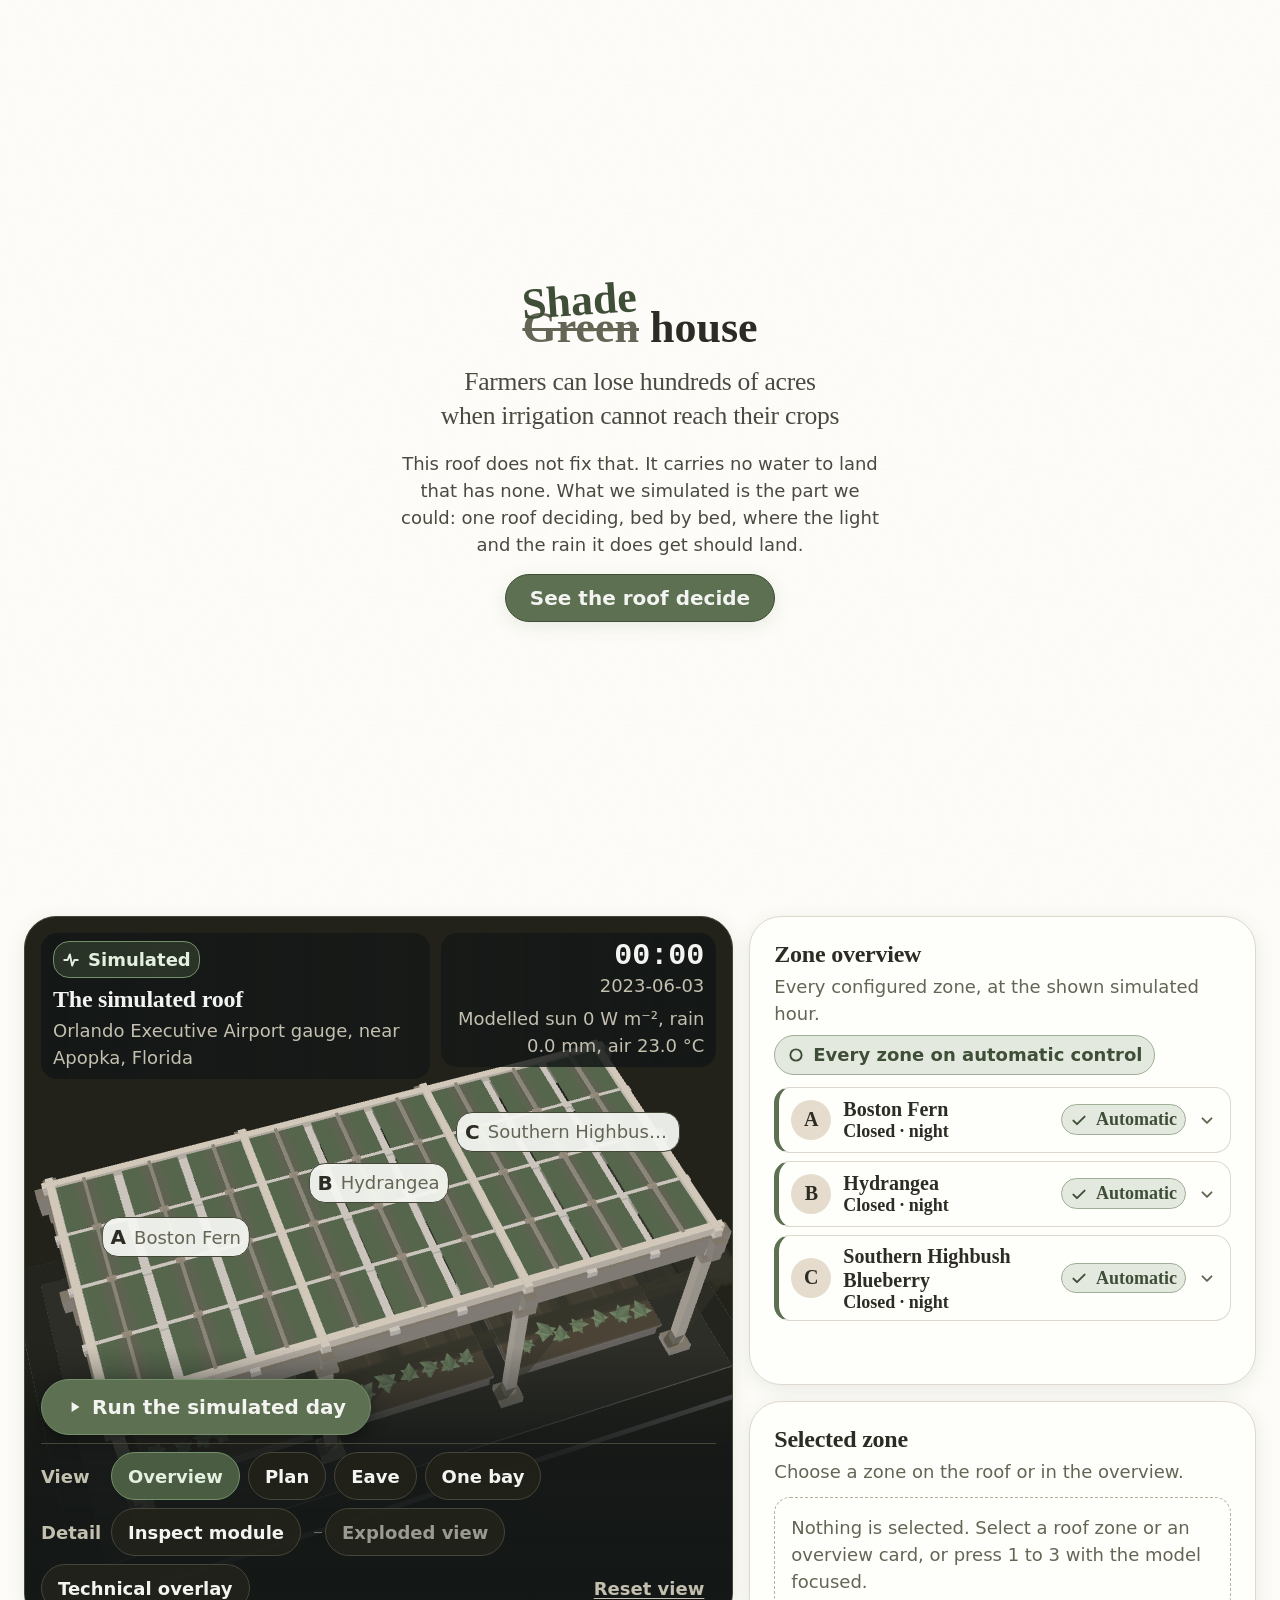
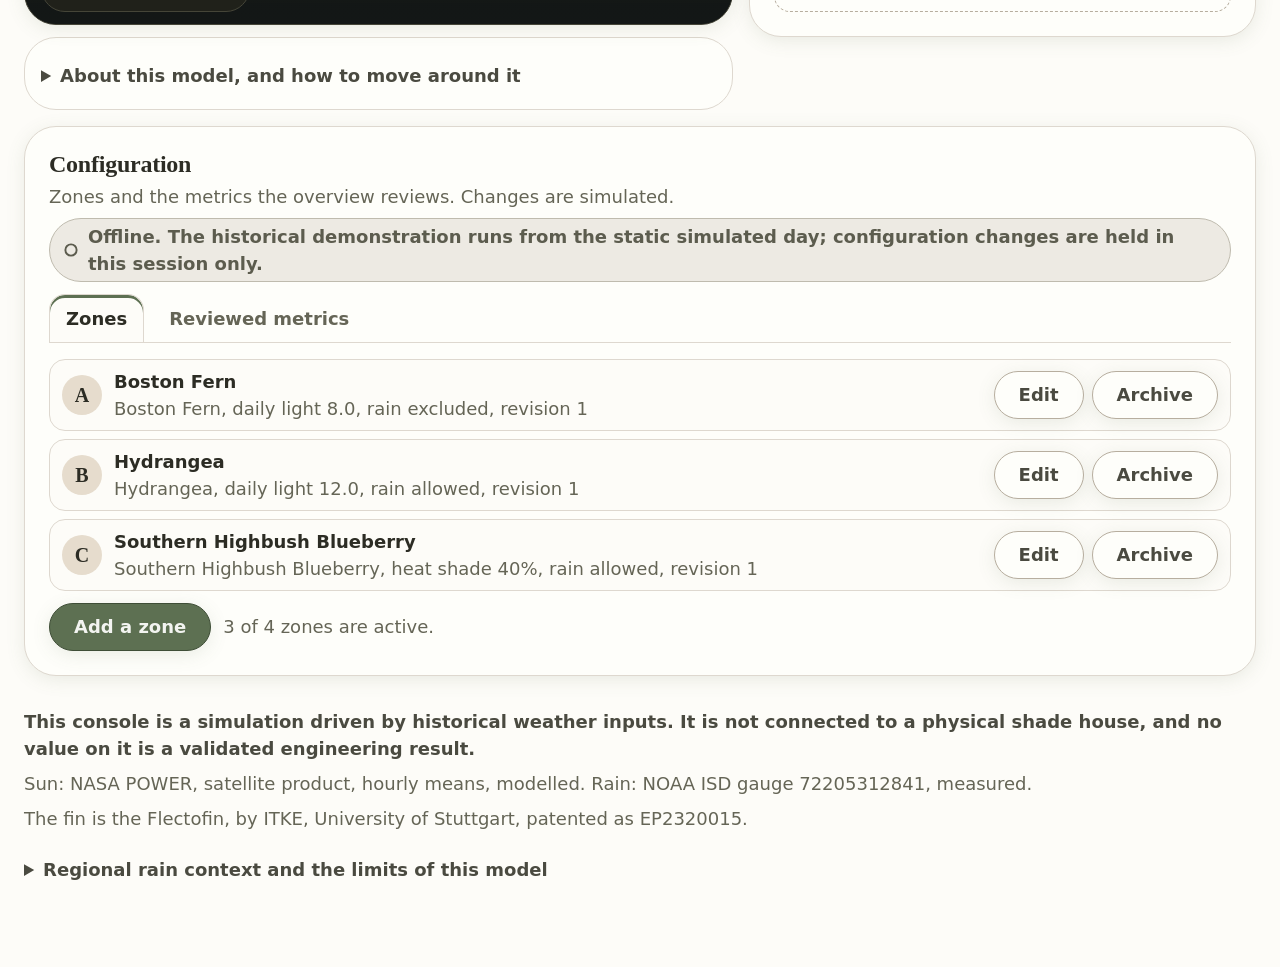
==== software/page/index.html @ 835b02f5 "feat: add Ameya's landing page and console redesign, on the Apopka simulation Takes the page, scene," ====
<!DOCTYPE html>
<html lang="en">
<head>
<meta charset="utf-8">
<meta name="viewport" content="width=device-width, initial-scale=1">
<title>Flecto Shade - one roof, a different answer for every bed (simulated)</title>
<meta name="description" content="A simulated shade house roof of small hingeless fins that gives each bed its own light and rain, played over one real day of Apopka-area weather.">
<meta name="theme-color" content="#171a19">
<link rel="icon" href="favicon.svg" type="image/svg+xml">
<link rel="stylesheet" href="style.css">
</head>
<body>

<a class="skip" href="#overview">Skip to the zone overview</a>

<main>

<!-- ------------------------------------------------- 1. what this is -->
<!-- A section, never a banner tag: test_there_is_no_decorative_top_bar forbids that
     tag outright, and this is page content rather than a bar. -->
<section class="lede" aria-labelledby="lede-title">
  <!-- The correction is the point: this is not a glasshouse that traps heat, it is a
       shade house that lets it go. The struck and the written word are both decorative,
       so the sentence a screen reader gets is spelled out beside them. -->
  <p class="swap">
    <span class="swap-stack" aria-hidden="true">
      <span class="swap-out">Green</span>
      <span class="swap-in">Shade</span>
    </span>
    <span aria-hidden="true">house</span>
    <span class="reader-only">Not a green house. A shade house.</span>
  </p>

  <h1 id="lede-title">Farmers can lose hundreds of acres when irrigation cannot reach their crops</h1>

  <!-- The bridge. This roof does not solve the loss in the headline, and saying so here
       is what earns the headline. It is not fine print and it is not moved below. -->
  <p class="lede-bridge">
    This roof does not fix that. It carries no water to land that has none.
    What we simulated is the part we could: one roof deciding, bed by bed, where the
    light and the rain it does get should land.
  </p>

  <p class="lede-act">
    <button type="button" class="btn btn-lede" id="to-roof">
      See the roof decide
    </button>
  </p>

</section>

<div class="console" id="console">

  <!-- 1. the modelled shade house -->
  <section class="stage" aria-labelledby="stage-title">
    <div class="stage-frame" id="stage-frame">
      <div class="stage-viewport" id="stage-viewport"></div>
      <div class="zone-tags" id="zone-tags" aria-hidden="true"></div>
      <div class="anchors" id="anchors" aria-hidden="true"></div>
      <svg class="overlay-lines" id="overlay-lines" aria-hidden="true"></svg>

      <div class="stage-identity">
        <p class="sim-flag">
          <svg class="glyph" viewBox="0 0 16 16" aria-hidden="true"><path d="M2 8h3l2-5 2 10 2-5h3"/></svg>
          Simulated
        </p>
        <h2 id="stage-title" tabindex="-1">The simulated roof</h2>
        <p class="stage-place" id="stage-place">Loading the simulated day</p>
      </div>

      <div class="stage-readout" id="stage-readout">
        <p class="clock"><span id="clock">--:--</span> <span class="clock-note" id="clock-date"></span></p>
        <p class="sky" id="sky-readout">Modelled sun, rain, and air loading</p>
      </div>

      <div class="stage-tools">
        <div class="playback" role="group" aria-label="Simulated day playback">
          <button type="button" class="btn btn-run" id="play" disabled>
            <svg class="glyph solid" viewBox="0 0 16 16" aria-hidden="true"><path d="M5 3.5v9l7-4.5z"/></svg>
            <span id="play-label">Run the simulated day</span>
          </button>
          <button type="button" class="tool" id="restore" hidden>Restore the baseline</button>
        </div>
        <div class="tool-groups">
          <div class="tool-row" role="group" aria-label="Camera presets">
            <span class="tool-label">View</span>
            <button type="button" class="tool tool-preset" data-preset="overview" aria-pressed="true">Overview</button>
            <button type="button" class="tool tool-preset" data-preset="plan">Plan</button>
            <button type="button" class="tool tool-preset" data-preset="eave">Eave</button>
            <button type="button" class="tool tool-preset" data-preset="bay">One bay</button>
          </div>
          <div class="tool-row" role="group" aria-label="Model detail">
            <span class="tool-label">Detail</span>
            <button type="button" class="tool tool-toggle" id="inspect-toggle" aria-pressed="false">Inspect module</button>
            <button type="button" class="tool tool-toggle tool-sub" id="explode-toggle" aria-pressed="false" disabled title="Turn on Inspect module before using this view">Exploded view</button>
            <button type="button" class="tool tool-toggle" id="overlay-toggle" aria-pressed="false">Technical overlay</button>
            <button type="button" class="tool tool-ghost" id="reset-view">Reset view</button>
          </div>
        </div>
      </div>

      <div class="module-legend" id="module-legend" hidden>
        <h2>Flectofin module, modelled</h2>
        <dl id="module-parts"></dl>
        <p class="module-open">Modelled roof opening <strong id="module-open-value">0%</strong> at actuation <strong id="module-actuation">0.00</strong></p>
        <p class="module-caveat">A physically informed browser approximation of the mechanism, not a validated mechanical or structural result. Mounting is drawn as a conceptual clamp.</p>
      </div>

      <div class="stage-fallback" id="stage-fallback" hidden></div>
    </div>

    <div class="stage-notes">
      <details class="model-notes">
        <summary>About this model, and how to move around it</summary>
        <p class="stage-caption" id="stage-caption">
          A modelled commercial shade house. Columns carry the primary beams, the beams carry the secondary rails, and every Flectofin module clamps to the two rails that bound its square bay.
          The planting below is drawn deterministically as decoration and is not a simulated crop response.
        </p>
        <p class="tool-help">Drag to orbit. Shift and drag to pan. Scroll to zoom. Arrow keys turn the model, 1 to 4 select a zone, 0 resets the view. The hour only moves while the simulated day runs.</p>
      </details>
    </div>
  </section>

  <!-- 2. every configured zone at once -->
  <section class="panel overview" id="overview" aria-labelledby="overview-title">
    <div class="panel-head">
      <div>
        <h2 id="overview-title">Zone overview</h2>
        <p class="panel-sub">Every configured zone, at the shown simulated hour.</p>
      </div>
      <p class="chip" id="run-state" data-state="loading">
        <svg class="glyph" viewBox="0 0 16 16" aria-hidden="true"><circle cx="8" cy="8" r="5"/></svg>
        <span>Loading the simulated day</span>
      </p>
    </div>
    <div class="zone-grid" id="zone-grid" role="list"></div>
    <p class="announce" id="announce" role="status" aria-live="polite"></p>
  </section>

  <!-- 3. the selected zone -->
  <section class="panel inspector" id="inspector" aria-labelledby="inspector-title">
    <div class="panel-head">
      <div>
        <h2 id="inspector-title">Selected zone</h2>
        <p class="panel-sub" id="inspector-sub">Choose a zone on the roof or in the overview.</p>
      </div>
    </div>
    <div class="inspector-body" id="inspector-body"></div>
  </section>

  <!-- 4. configuration -->
  <section class="panel workspace" aria-labelledby="workspace-title">
    <div class="panel-head">
      <div>
        <h2 id="workspace-title">Configuration</h2>
        <p class="panel-sub">Zones and the metrics the overview reviews. Changes are simulated.</p>
      </div>
      <p class="chip" id="store-state" data-state="loading">
        <svg class="glyph" viewBox="0 0 16 16" aria-hidden="true"><circle cx="8" cy="8" r="5"/></svg>
        <span>Checking stored configuration</span>
      </p>
    </div>

    <div class="tabs" role="tablist" aria-label="Configuration workspace">
      <button type="button" role="tab" id="tab-zones" aria-controls="pane-zones" aria-selected="true">Zones</button>
      <button type="button" role="tab" id="tab-metrics" aria-controls="pane-metrics" aria-selected="false">Reviewed metrics</button>
    </div>

    <div class="pane" id="pane-zones" role="tabpanel" aria-labelledby="tab-zones">
      <div class="zone-admin" id="zone-admin"></div>
      <div class="add-zone">
        <button type="button" class="btn" id="add-zone">Add a zone</button>
        <p class="add-zone-note" id="add-zone-note"></p>
      </div>
      <form class="zone-form" id="zone-form" hidden>
        <h3 id="zone-form-title">Zone settings</h3>
        <p class="form-lead" id="zone-form-lead">Every value here is simulated.</p>
        <div class="fields">
          <p class="field">
            <label for="field-name">Zone name</label>
            <input type="text" id="field-name" maxlength="60" autocomplete="off">
          </p>
          <p class="field">
            <label for="field-crop">Crop profile</label>
            <input type="text" id="field-crop" list="crop-profiles" maxlength="80" autocomplete="off">
            <datalist id="crop-profiles"></datalist>
          </p>
          <p class="field">
            <label for="field-rule">Light rule</label>
            <select id="field-rule">
              <option value="dli">Daily light target</option>
              <option value="shade_pct">Heat shade rule</option>
            </select>
          </p>
          <p class="field">
            <label for="field-target" id="field-target-label">Daily light target, mol m&#8315;&#178; d&#8315;&#185;</label>
            <input type="number" id="field-target" min="0" max="80" step="0.5">
          </p>
          <p class="field">
            <label for="field-soil">Soil rain request below, mm modelled</label>
            <input type="number" id="field-soil" min="0" max="60" step="1">
          </p>
          <p class="field checkbox">
            <input type="checkbox" id="field-rain">
            <label for="field-rain">Automatic control may admit rain</label>
          </p>
        </div>
        <div class="review" id="zone-review" hidden>
          <h4>Review before applying</h4>
          <ul id="zone-review-list"></ul>
          <p class="review-note">Earlier simulated hours and earlier simulation runs do not change.</p>
        </div>
        <p class="form-error" id="zone-form-error" hidden></p>
        <div class="form-actions">
          <button type="button" class="btn" id="zone-review-btn">Preview the change</button>
          <button type="button" class="btn accent" id="zone-apply" hidden>Apply the simulated change</button>
          <button type="button" class="btn-quiet" id="zone-cancel">Cancel</button>
        </div>
      </form>
    </div>

    <div class="pane" id="pane-metrics" role="tabpanel" aria-labelledby="tab-metrics" hidden>
      <p class="pane-lead" id="metrics-lead">Choose what the overview reviews for the selected zone, and put it in the order you read it. The list is a fixed registry, not a formula.</p>
      <ul class="metric-list" id="metric-list"></ul>
      <p class="form-error" id="metric-error" hidden></p>
      <div class="form-actions">
        <button type="button" class="btn accent" id="metrics-apply">Apply to this zone</button>
        <button type="button" class="btn-quiet" id="metrics-reset">Restore the default order</button>
      </div>
    </div>
  </section>
</div>
</main>

<footer class="foot">
  <p class="foot-lead">This console is a simulation driven by historical weather inputs. It is not connected to a physical shade house, and no value on it is a validated engineering result.</p>
  <p id="foot-sources"></p>
  <p id="foot-credit"></p>
  <details>
    <summary>Regional rain context and the limits of this model</summary>
    <p id="foot-region"></p>
    <p>Every crop, soil, roof, and zone value is modelled or simulated. The roof geometry is a physically informed browser approximation of the Flectofin mechanism, suitable for explaining an operating decision and not for structural or mechanical conclusions. Where a mounting detail is not established by a source it is drawn as a conceptual clamp and labelled as one.</p>
  </details>
</footer>

<script src="flectofin.js"></script>
<script src="rules.js"></script>
<script src="scene.js"></script>
<script src="api.js"></script>
<script src="console.js"></script>
<script src="app.js"></script>
</body>
</html>
---- software/page/style.css ----
/* Operating console for a simulated shade house.

   Organic and natural: unbleached paper, stone, raw timber and clay, with a paper
   grain over everything and no hard ninety degree corner on any surface. Nothing in
   nature is a straight line, so panels carry a generous curve and every control is a
   pill.

   One palette, two consumers. These custom properties are the only place a colour is
   written: the rules below take them with var(), and scene.js reads the same hex
   values through its own PALETTE table, so the modelled roof cannot drift from the
   page around it.

   Status keeps its own family inside that palette. Moss is automatic, clay is a manual
   hold or a warning, burnt sienna is a conflict, river stone is admitted rain, and
   dried grass is unavailable. Each carries four tokens, because a colour that reads
   well as a fill does not read well as text: `-deep` is the text safe sibling, `-soft`
   the wash behind it, and `-line` the border. Every contrast ratio below was checked.

   Nothing here is under 18 px, no control is under 48 px, and every status carries a
   word and a glyph as well as a colour.
*/

:root {
  --s1: 4px;  --s2: 8px;  --s3: 12px; --s4: 16px;
  --s5: 24px; --s6: 32px; --s7: 48px; --s8: 72px;

  /* surfaces: rice paper, stone, sand and raw timber */
  --paper: #fefefa;           /* a card                                  */
  --paper-2: #fdfcf8;         /* the page                                */
  --sunken: #f0ebe5;          /* stone                                   */
  --accent: #e6dccd;          /* sand                                    */
  --line: #ded8cf;            /* raw timber                              */
  --line-strong: #b7ae9f;     /* timber, deepened so a border reads      */
  --ink: #2c2c24;             /* deep loam     13.9 on a card            */
  --ink-2: #4a4a40;           /* bark           8.9                      */
  --ink-3: #656556;           /* dried grass, deepened to clear AA   5.9 */
  --on-dark: #f3f4f1;         /* pale mist                               */

  /* the model stage, loam darkened until the roof reads against it */
  --stage: #22221b;
  --stage-2: #2c2c24;
  --stage-line: #454538;
  --stage-line-2: #6e6e5e;
  --stage-hover: #33332a;
  --stage-text: #f3f4f1;      /* 14.5 on the stage  */
  --stage-muted: #c4c0b0;     /*  8.8               */
  --stage-off: #9a9a90;       /*  5.6, disabled     */
  --stage-leaf: #4a5c41;
  --stage-leaf-line: #74906a;
  --stage-leaf-text: #e4efe0; /*  6.1 on stage-leaf */

  /* status: fill, text safe deep, soft wash, border line */
  --leaf: #5d7052;   --leaf-deep: #3f4e37;   --leaf-soft: #e4e9e0;   --leaf-line: #9fae96;
  --water: #4f6b75;  --water-deep: #3f5760;  --water-soft: #e0e8eb;  --water-line: #9bb0b8;
  --amber: #c18c5d;  --amber-deep: #825527;  --amber-soft: #f6eada;  --amber-line: #d2ae85;
  --red: #a85448;    --red-deep: #7a362c;    --red-soft: #f4e3df;    --red-line: #cfa098;
  --grey: #78786c;   --grey-deep: #5c5c4e;   --grey-soft: #edeae3;   --grey-line: #bfbbae;

  /* a breath of the status colour over paper, for a whole card */
  --wash-amber: #fdfaf4;
  --wash-red: #fdf5f3;

  /* marks drawn over the model: clay for the leaders, river stone for actuation */
  --mark: #d9a86a;            /* 7.4 on the stage */
  --mark-2: #8fb6c2;          /* 7.3              */

  /* shape: a curve on every surface, a pill on every control */
  --radius: 2rem;
  --radius-small: 1rem;
  --radius-pill: 999px;

  /* shadow is tinted with moss and clay, and is never black */
  --shadow-soft: 0 4px 20px -2px rgba(93, 112, 82, .15);
  --shadow-float: 0 10px 40px -10px rgba(193, 140, 93, .20);
  --shadow-lift: 0 20px 40px -10px rgba(93, 112, 82, .15);
  --focus: #5d7052;

  /* Fraunces and Nunito cannot be fetched at run time, so the stack reaches for the
     warm old style serif and the rounded terminal sans already on the machine. */
  --display: ui-serif, "Iowan Old Style", "Palatino Linotype", Palatino,
             "Book Antiqua", Georgia, serif;
  --ui: ui-rounded, "SF Pro Rounded", "Hiragino Maru Gothic ProN", Quicksand,
        "Varela Round", system-ui, -apple-system, "Segoe UI", Roboto, sans-serif;
  --mono: ui-monospace, SFMono-Regular, "SF Mono", Menlo, Consolas, monospace;

  /* paper grain, generated by build_grain.py and laid over the whole page */
  --grain: url("[data-uri]");
}

* { box-sizing: border-box; }
[hidden] { display: none !important; }
html { -webkit-text-size-adjust: 100%; }

body {
  position: relative;
  margin: 0;
  background: var(--paper-2);
  color: var(--ink);
  font: 18px/1.5 var(--ui);
  font-variant-numeric: tabular-nums;
  -webkit-font-smoothing: antialiased;
}

/* The paper grain. A fixed layer over everything, multiplied in at a few per cent, so
   every surface reads as pressed paper rather than lit glass. It never takes a click,
   and it is a data URI, so the page still fetches nothing. */
body::after {
  content: "";
  position: fixed;
  inset: 0;
  z-index: 9999;
  pointer-events: none;
  background-image: var(--grain);
  background-repeat: repeat;
  background-size: 128px 128px;
  mix-blend-mode: multiply;
  opacity: .035;
}

/* Headings take the warm old style serif, body text the rounded sans. */
h1, h2, h3, h4 {
  font-family: var(--display);
  font-weight: 600;
  letter-spacing: -.01em;
  line-height: 1.15;
}
button, input, select { font: inherit; color: inherit; }
button { cursor: pointer; }
:focus-visible { outline: 3px solid var(--focus); outline-offset: 2px; }
::selection { background: var(--accent); color: var(--ink); }

.skip {
  position: absolute;
  left: -999px;
  padding: var(--s3) var(--s4);
  background: var(--ink);
  color: var(--on-dark);
  z-index: 40;
}
.skip:focus { left: var(--s4); top: var(--s4); }

.console {
  display: grid;
  grid-template-columns: minmax(0, 1.25fr) minmax(420px, 1fr);
  /* The model column is sized for its square. The overview and the zone it opens sit
     together in the other column, so neither column runs out long before the other. */
  grid-template-areas:
    "stage overview"
    "stage inspector"
    "workspace workspace";
  grid-template-rows: auto 1fr auto;
  align-items: start;
  gap: var(--s4);
  max-width: 1680px;
  margin: 0 auto;
  padding: var(--s4) var(--s5) var(--s6);
}
.stage { grid-area: stage; }
.overview { grid-area: overview; }
.inspector { grid-area: inspector; }
.workspace { grid-area: workspace; }

.glyph {
  width: 18px;
  height: 18px;
  flex: none;
  fill: none;
  stroke: currentColor;
  stroke-width: 1.7;
  stroke-linecap: round;
  stroke-linejoin: round;
}
.glyph.solid { fill: currentColor; stroke: none; }

/* ---------------------------------------------------------------- the stage */

/* The model is a square container: one shape at every width, so the roof is framed
   the same way on a laptop and on a phone. */
.stage-frame {
  position: relative;
  width: min(100%, 760px);
  margin-inline: auto;
  aspect-ratio: 1 / 1;
  overflow: hidden;
  background: var(--stage);
  border: 1px solid var(--stage-line);
  border-radius: var(--radius);
  box-shadow: var(--shadow-soft);
}
.stage-viewport { position: absolute; inset: 0; z-index: 1; }
.stage-canvas {
  display: block;
  width: 100%;
  height: 100%;
  cursor: grab;
  touch-action: none;
}
.stage-frame.is-dragging .stage-canvas { cursor: grabbing; }
.overlay-lines {
  position: absolute;
  inset: 0;
  display: block;
  width: 100%;
  height: 100%;
  pointer-events: none;
}
.overlay-lines { z-index: 4; }
.overlay-lines line { stroke: var(--mark); stroke-width: 1.4; }
.overlay-lines line.actuation { stroke: var(--mark-2); stroke-width: 2.6; stroke-dasharray: 7 5; }
.overlay-lines circle { fill: var(--mark); }
.stage-frame.is-raining { box-shadow: inset 0 0 0 2px rgba(79, 107, 117, .5), var(--shadow-soft); }

.zone-tags { position: absolute; inset: 0; z-index: 5; pointer-events: none; }
.zone-tag {
  position: absolute;
  display: flex;
  align-items: center;
  gap: var(--s2);
  padding: var(--s1) var(--s2);
  border: 1px solid var(--stage-line);
  border-radius: var(--radius-small);
  background: rgba(244, 246, 241, .95);
  color: var(--ink);
  transform: translate(-50%, -50%);
  white-space: nowrap;
}
.zone-tag b { font-size: 20px; font-weight: 800; }
.zone-tag i {
  display: block;
  max-width: 16ch;
  overflow: hidden;
  color: var(--ink-3);
  font-style: normal;
  text-overflow: ellipsis;
}
.zone-tag.is-selected { border-color: var(--ink); box-shadow: 0 0 0 2px var(--ink); }
.stage-frame.is-dragging .zone-tag { opacity: 0; }

.anchors { position: absolute; inset: 0; z-index: 6; pointer-events: none; }
.anchor {
  position: absolute;
  left: var(--s4);
  display: block;
  width: 232px;
  line-height: 1.25;
  padding: var(--s1) var(--s2);
  border-left: 3px solid var(--mark);
  background: rgba(19, 23, 22, .94);
  color: var(--stage-text);
}
.anchor strong { display: block; }
.anchor em { display: block; color: var(--stage-muted); font-style: normal; }

.stage-identity, .stage-readout, .stage-tools, .module-legend {
  position: absolute;
  z-index: 6;
}
.stage-identity {
  top: var(--s4);
  left: var(--s4);
  max-width: min(34ch, 58%);
  padding: var(--s2) var(--s3);
  border-radius: var(--radius-small);
  background: linear-gradient(90deg, rgba(19, 23, 22, .93), rgba(19, 23, 22, .74));
  color: var(--stage-text);
}
.stage-identity h2 { margin: var(--s2) 0 var(--s1); font-size: 24px; line-height: 1.12; text-wrap: balance; }
.stage-place { margin: 0; color: var(--stage-muted); }
.sim-flag {
  display: inline-flex;
  align-items: center;
  gap: var(--s2);
  margin: 0;
  padding: var(--s1) var(--s2);
  border: 1px solid var(--stage-leaf-line);
  border-radius: var(--radius-small);
  background: rgba(93, 112, 82, .30);
  color: var(--stage-leaf-text);
  font-weight: 700;
}

.stage-readout {
  top: var(--s4);
  right: var(--s4);
  max-width: 24ch;
  padding: var(--s2) var(--s3);
  border-radius: var(--radius-small);
  background: linear-gradient(270deg, rgba(19, 23, 22, .93), rgba(19, 23, 22, .74));
  text-align: right;
  color: var(--stage-text);
}
.clock { margin: 0; font: 700 30px/1 var(--mono); }
.clock-note { display: block; margin-top: var(--s1); font: 400 18px/1.2 var(--ui); color: var(--stage-muted); }
.sky { margin: var(--s2) 0 0; color: var(--stage-muted); }

.stage-tools {
  left: 0;
  right: 0;
  bottom: 0;
  display: flex;
  flex-wrap: wrap;
  align-items: center;
  gap: var(--s2);
  padding: var(--s6) var(--s4) var(--s3);
  background: linear-gradient(0deg, rgba(19, 23, 22, .96), rgba(19, 23, 22, .82) 62%, transparent);
}
/* The run controls take a line of their own. Below them, the view (camera) tools and the
   detail (state) tools stay on their own labelled rows instead of flattening into one
   undifferentiated run of chips, so a line break never straddles two different groups. */
.stage-tools .playback { flex: 1 1 100%; }
.tool-groups {
  flex: 1 1 100%;
  display: flex;
  flex-direction: column;
  gap: var(--s2);
  padding-top: var(--s2);
  border-top: 1px solid var(--stage-line);
}
.tool-row, .stage-tools .playback { display: flex; flex-wrap: wrap; align-items: center; gap: var(--s2); }
.tool-label { width: 62px; flex: none; color: var(--stage-muted); font-weight: 700; }
/* The one main action on the page, and the largest control on it. */
.btn.btn-run {
  min-height: 56px;
  padding: var(--s2) var(--s5);
  border-color: var(--stage-leaf-line);
  font-size: 20px;
  box-shadow: 0 6px 18px rgba(0, 0, 0, .38);
}
.tool {
  min-height: 48px;
  padding: var(--s2) var(--s4);
  border: 1px solid var(--stage-line);
  border-radius: var(--radius-pill);
  background: rgba(34, 34, 27, .92);
  color: var(--stage-text);
  font-weight: 600;
  transition: transform .3s cubic-bezier(.16, 1, .3, 1), background .3s ease,
              border-color .3s ease, color .3s ease;
}
.tool:hover:not(:disabled) { transform: translateY(-1px); }
.tool:active:not(:disabled) { transform: translateY(0) scale(.98); }
.tool:hover:not(:disabled) { background: var(--stage-hover); border-color: var(--stage-line-2); }
/* Camera presets (the View row): exactly one is ever selected, so they read as a
   segmented control in the same leaf green as elsewhere on the stage. */
.tool-preset[aria-pressed="true"] { background: var(--stage-leaf); border-color: var(--stage-leaf-line);
  color: var(--stage-leaf-text); }
/* Detail toggles (the Detail row): independent on/off switches, not a single-choice
   picker, so an "on" toggle gets its own accent instead of borrowing the preset's
   selected-green -- otherwise the two different kinds of state look identical. */
.tool-toggle[aria-pressed="true"] { background: var(--mark); border-color: var(--mark);
  color: var(--ink); }
/* Exploded view only makes sense once Inspect module is on; the indent and connector
   tie it visually to the toggle it depends on instead of just going dim with no reason
   given on the face of the control. */
.tool-sub { margin-left: var(--s4); position: relative; }
.tool-sub::before {
  content: "";
  position: absolute;
  left: calc(-1 * var(--s3));
  top: 50%;
  width: var(--s2);
  height: 1px;
  background: var(--stage-line-2);
}
.tool:disabled { color: var(--stage-off); cursor: not-allowed; }
/* Reset view is a one-shot action, not a state toggle, so it drops the pill chrome and
   sits apart from the toggles it used to blend into. */
.tool-ghost {
  margin-left: auto;
  min-height: 48px;
  padding: var(--s2) var(--s3);
  border: none;
  background: none;
  color: var(--stage-muted);
  font-weight: 600;
  text-decoration: underline;
  text-underline-offset: 3px;
}
.tool-ghost:hover { color: var(--stage-text); }
.tool-help { max-width: 92ch; margin: var(--s2) var(--s2) 0; color: var(--ink-3); }

.module-legend {
  right: var(--s4);
  bottom: 150px;
  width: 300px;
  max-height: 62%;
  overflow: auto;
  padding: var(--s3);
  border: 1px solid var(--stage-line);
  border-radius: var(--radius);
  background: rgba(19, 23, 22, .96);
  color: var(--stage-text);
}
.module-legend h2 { margin: 0 0 var(--s2); font-size: 20px; }
.module-legend dl { display: grid; gap: var(--s1); margin: 0; }
.module-legend dl div { display: flex; flex-wrap: wrap; gap: var(--s2); }
.module-legend dt { color: var(--mark); font-weight: 700; }
.module-legend dd { margin: 0; color: var(--stage-muted); }
.module-open { margin: var(--s3) 0 var(--s1); }
.module-caveat { margin: 0; color: var(--stage-muted); }
.stage-frame.is-overlay .stage-identity { display: none; }

.stage-fallback {
  position: absolute;
  inset: 0;
  z-index: 7;
  display: grid;
  place-items: center;
  padding: var(--s6);
  background: rgba(23, 26, 25, .96);
  color: var(--stage-text);
  text-align: center;
}
.stage-caption { margin: var(--s3) var(--s2) 0; max-width: 92ch; color: var(--ink-3); }

/* ---------------------------------------------------------------- the lede */

/* One full-viewport introduction stands above the console. It adds no colour and no
   face of its own. */

.lede {
  max-width: 1680px;
  margin: 0 auto;
  padding-inline: var(--s5);
}
.lede {
  display: flex;
  min-height: 100vh;
  min-height: 100svh;
  box-sizing: border-box;
  flex-direction: column;
  align-items: center;
  justify-content: center;
  padding-block: var(--s6);
  text-align: center;
}
.lede > * { max-width: 46ch; }

/* Green house, corrected to shade house. The struck word sits in the quiet ink and the
   written one in moss, so the correction reads as a correction and not as damage. The
   written word is lifted out of the flow, so the line reserves its height above. */
.swap {
  margin: 0 0 var(--s3);
  padding-top: .95em;
  color: var(--ink);
  font-family: var(--display);
  font-size: 44px;
  font-weight: 600;
  line-height: 1.1;
}
.swap-stack { position: relative; display: inline-block; }
.swap-out {
  color: var(--ink-3);
  text-decoration: line-through;
  text-decoration-thickness: 3px;
}
.swap-in {
  position: absolute;
  left: 50%;
  bottom: .62em;
  transform: translateX(-50%) rotate(-4deg);
  transform-origin: 50% 100%;
  color: var(--leaf-deep);
  white-space: nowrap;
}

/* The page's only h1. The stage's title drops to an h2 under it. */
.lede h1 {
  margin: 0 0 var(--s4);
  max-width: 34ch;
  color: var(--ink-2);
  font-size: clamp(20px, 2vw, 26px);
  font-weight: 400;
  line-height: 1.35;
  text-wrap: balance;
}
/* The limit, said in the same breath as the loss above it and at the same weight.
   It is never styled as fine print: the page earns the headline by carrying this. */
.lede-bridge {
  margin: 0 0 var(--s4);
  max-width: 42ch;
  color: var(--ink-2);
  font-size: 18px;
  line-height: 1.5;
}
.lede-act { margin: 0 0 var(--s4); }
.btn-lede { min-height: 56px; font-size: 20px; }

.reader-only {
  position: absolute;
  width: 1px;
  height: 1px;
  margin: -1px;
  padding: 0;
  overflow: hidden;
  clip-path: inset(50%);
  white-space: nowrap;
}

/* --------------------------------------------------------------- the panels */

.panel {
  min-width: 0;
  padding: var(--s5);
  background: var(--paper);
  box-shadow: var(--shadow-soft);
  border: 1px solid var(--line);
  border-radius: var(--radius);
}
.panel-head {
  display: flex;
  flex-wrap: wrap;
  align-items: flex-start;
  justify-content: space-between;
  gap: var(--s2) var(--s3);
  margin-bottom: var(--s3);
}
.panel-head > div:first-child { flex: 1 1 16ch; min-width: 0; }
.panel-head h2 { margin: 0; font-size: 24px; line-height: 1.15; }
.panel-sub { margin: var(--s1) 0 0; color: var(--ink-3); }

.chip {
  display: inline-flex;
  align-items: center;
  gap: var(--s2);
  min-height: 40px;
  margin: 0;
  padding: var(--s1) var(--s3);
  border: 1px solid var(--line-strong);
  border-radius: 999px;
  background: var(--grey-soft);
  color: var(--ink-2);
  font-weight: 700;
  max-width: 100%;
}
.chip[data-state="ok"], .chip[data-state="auto"] { background: var(--leaf-soft); border-color: var(--leaf-line); color: var(--leaf-deep); }
.chip[data-state="running"] { background: var(--water-soft); border-color: var(--water-line); color: var(--water-deep); }
.chip[data-state="warning"] { background: var(--amber-soft); border-color: var(--amber-line); color: var(--amber-deep); }
.chip[data-state="manual"] { background: var(--amber-soft); border-color: var(--amber-line); color: var(--amber-deep); }
.chip[data-state="conflict"] { background: var(--red-soft); border-color: var(--red-line); color: var(--red-deep); }
.chip[data-state="stale"] { background: var(--amber-soft); border-color: var(--amber-line); color: var(--amber-deep); }
.chip[data-state="offline"], .chip[data-state="empty"] {
  background: var(--grey-soft); border-color: var(--grey-line); color: var(--grey-deep);
}
.chip[data-state="loading"] { background: var(--sunken); color: var(--ink-3); }

.empty { margin: 0; padding: var(--s4); border: 1px dashed var(--line-strong); border-radius: var(--radius-small); color: var(--ink-3); }

/* ------------------------------------------------------------- the overview */

.overview { display: flex; flex-direction: column; }
.zone-grid { display: grid; gap: var(--s2); }
.zone-card {
  padding: var(--s2) var(--s3);
  border: 1px solid var(--line);
  border-left: 5px solid var(--line-strong);
  border-radius: var(--radius-small);
  background: var(--paper);
}
.zone-card[data-status="auto"] { border-left-color: var(--leaf); }
.zone-card[data-status="warning"], .zone-card[data-status="stale"] { border-left-color: var(--amber); background: var(--wash-amber); }
.zone-card[data-status="manual"] { border-left-color: var(--amber); background: var(--wash-amber); border-left-style: dashed; }
.zone-card[data-status="conflict"] { border-left-color: var(--red); background: var(--wash-red); }
.zone-card[data-status="offline"] { border-left-color: var(--grey); border-left-style: dotted; background: var(--paper-2); }
.zone-card[data-selected="true"] { box-shadow: 0 0 0 2px var(--ink-2); }

.zone-heading { margin: 0; font-size: 18px; font-weight: 400; }
.zone-head {
  display: grid;
  grid-template-columns: 40px minmax(0, 1fr) auto 20px;
  align-items: center;
  gap: var(--s3);
  width: 100%;
  min-height: 48px;
  padding: 0;
  border: 0;
  background: none;
  text-align: left;
}
/* Position and reason on one line under the crop, so a collapsed row still answers
   "what is this bed doing, and why" without being opened. */
.zone-now { display: block; color: var(--ink); font-weight: 700; }
.chevron { transition: transform .16s ease; color: var(--ink-3); }
.zone-card[data-open="true"] .chevron { transform: rotate(180deg); }
.zone-body { padding-top: var(--s2); margin-top: var(--s2); border-top: 1px solid var(--line); }
.zone-letter {
  display: grid;
  place-items: center;
  width: 40px;
  height: 40px;
  border-radius: var(--radius-pill);
  background: var(--accent);
  color: var(--ink);
  font-family: var(--display);
  font-size: 20px;
  font-weight: 700;
}
.zone-letter.small { width: 40px; height: 40px; }
.zone-titles { min-width: 0; }
.zone-titles strong { display: block; font-size: 20px; line-height: 1.2; }
.zone-crop { display: block; color: var(--ink-3); }
.status {
  display: inline-flex;
  align-items: center;
  gap: var(--s2);
  padding: var(--s1) var(--s2);
  border: 1px solid var(--line-strong);
  border-radius: 999px;
  font-weight: 700;
  white-space: nowrap;
}
[data-status="auto"] .status { border-color: var(--leaf-line); background: var(--leaf-soft); color: var(--leaf-deep); }
[data-status="warning"] .status, [data-status="stale"] .status, [data-status="manual"] .status {
  border-color: var(--amber-line); background: var(--amber-soft);
  color: var(--amber-deep);
}
[data-status="conflict"] .status {
  border-color: var(--red-line); background: var(--red-soft); color: var(--red-deep);
}
[data-status="offline"] .status { background: var(--grey-soft); color: var(--grey); }

.status-note { margin: 0 0 var(--s3); color: var(--ink-2); }
/* One metric per line, label left and value right, so an open row is a short list
   rather than a wall of stacked pairs. */
.cells { display: grid; gap: var(--s1); }

/* A collapsed row carries the zone, its roof position, and its control state, which is
   what is read at a glance. The rest of the review profile is one click away, so four
   zones cost four rows rather than four panels. A row on automatic says so in its
   status chip, and repeating that underneath adds nothing. */
.zone-card[data-status="auto"] .status-note { display: none; }
/* The five that answer "what did this bed get, and why" lead every card, in this order:
   roof beside rain, then the reason across, then light beside soil. */
.cell[data-metric="roof_position"] { order: 1; }
.cell[data-metric="rain_outcome"] { order: 2; }
.cell[data-metric="decision_reason"] { order: 3; }
.cell[data-metric="daily_light"] { order: 4; }
.cell[data-metric="soil_water"] { order: 5; }
.cell { order: 6; }
.zone-card { transition: box-shadow .3s ease, border-color .3s ease,
                         transform .3s cubic-bezier(.16, 1, .3, 1); }
.zone-card:hover {
  border-top-color: var(--line-strong);
  border-right-color: var(--line-strong);
  border-bottom-color: var(--line-strong);
  transform: translateY(-1px);
  box-shadow: var(--shadow-lift);
}
.zone-head:hover .zone-titles strong { text-decoration: underline; text-underline-offset: 3px; }
.cell {
  display: grid;
  grid-template-columns: minmax(0, auto) minmax(0, 1fr);
  align-items: baseline;
  gap: var(--s3);
  padding: 2px 0;
  border-bottom: 1px solid var(--paper-2);
}
.cell.wide { grid-template-columns: 1fr; gap: 0; }
.cell-label { color: var(--ink-3); }
.cell-value { color: var(--ink); font-weight: 600; text-align: right; }
.cell.wide .cell-value { text-align: left; }
.cell .bar { grid-column: 1 / -1; }
.bar {
  position: relative;
  display: block;
  height: 8px;
  margin-top: var(--s1);
  overflow: hidden;
  border-radius: 4px;
  background: var(--sunken);
}
.bar-fill {
  display: block;
  width: 100%;
  height: 100%;
  transform-origin: left center;
  transition: transform .28s cubic-bezier(.16, 1, .3, 1);
}
.bar.light .bar-fill { background: var(--amber); }
.bar.soil .bar-fill { background: var(--water); }
.bar-mark { position: absolute; top: 0; bottom: 0; width: 2px; background: var(--ink); }
.origin { margin: var(--s3) 0 0; color: var(--ink-3); }
.announce { margin: var(--s3) 0 0; color: var(--ink-3); min-height: 1.5em; }

/* ------------------------------------------------------------ the inspector */

.inspector-body { display: grid; gap: var(--s4); }
.why {
  padding: var(--s3);
  border-left: 5px solid var(--leaf);
  border-radius: var(--radius-small);
  background: var(--leaf-soft);
}
.why[data-status="warning"], .why[data-status="stale"], .why[data-status="manual"] {
  border-left-color: var(--amber); background: var(--amber-soft);
}
.why[data-status="conflict"] { border-left-color: var(--red); background: var(--red-soft); }
.why[data-status="offline"] { border-left-color: var(--grey); background: var(--grey-soft); }
.why h3, .rules h3, .history h3, .manual h3 { margin: 0 0 var(--s2); font-size: 20px; }
.why-lead { margin: 0; color: var(--ink); }
.blocked, .blocked-line {
  display: flex;
  align-items: flex-start;
  gap: var(--s2);
  margin: var(--s3) 0 0;
  padding: var(--s2);
  border: 1px solid var(--red-line);
  border-radius: var(--radius-small);
  background: var(--paper);
  color: var(--red-deep);
}
/* The rules a zone runs under: three short lines, not a grid of label and value. */
.rules ul { margin: 0; padding: 0; list-style: none; }
.rules li {
  padding: var(--s1) 0;
  color: var(--ink);
  border-bottom: 1px solid var(--paper-2);
}
.rules li:last-child { border-bottom: 0; }
/* Each line leads with its hour, so a counter beside it says nothing. */
.history ol { margin: 0; padding: 0; list-style: none; color: var(--ink-2); }
.history li { margin-bottom: var(--s1); }
.history span { font-family: var(--mono); font-weight: 700; }
.manual { padding-top: var(--s3); border-top: 1px solid var(--line); }
.held { display: flex; align-items: center; gap: var(--s2); margin: 0 0 var(--s3); color: var(--amber-deep); font-weight: 700; }

/* ------------------------------------------------------------- the playback */

.playback { display: flex; flex-wrap: wrap; gap: var(--s2); }
.btn, .btn-quiet {
  display: inline-flex;
  align-items: center;
  gap: var(--s2);
  min-height: 48px;
  padding: var(--s2) var(--s5);
  border-radius: var(--radius-pill);
  font-weight: 700;
  box-shadow: var(--shadow-soft);
  transition: transform .3s cubic-bezier(.16, 1, .3, 1), box-shadow .3s ease,
              background .3s ease, border-color .3s ease;
}
/* Lift on hover, press on click: the tactile feel of picking something up and setting
   it down. Translate rather than scale, because scaling a text control blurs it. */
.btn:hover:not(:disabled), .btn-quiet:hover:not(:disabled) {
  transform: translateY(-1px);
  box-shadow: var(--shadow-float);
}
.btn:active:not(:disabled), .btn-quiet:active:not(:disabled) {
  transform: translateY(0) scale(.98);
  box-shadow: var(--shadow-soft);
}
.btn { border: 1px solid var(--leaf-deep); background: var(--leaf); color: var(--on-dark); }
.btn:hover:not(:disabled) { background: var(--leaf-deep); }
/* White on clay measures 2.7 to 1, so the clay button takes dark text rather than
   the white the design calls for. */
.btn.accent { border-color: var(--amber-deep); background: var(--amber); color: var(--ink); }
.btn.accent:hover:not(:disabled) { box-shadow: var(--shadow-float); }
.btn:disabled { border-color: var(--line-strong); background: var(--sunken); color: var(--ink-3); cursor: not-allowed; }
.btn-quiet { border: 1px solid var(--line-strong); background: var(--paper); color: var(--ink-2); }
.btn-quiet:hover:not(:disabled) { background: var(--paper-2); border-color: var(--ink-3); }
.btn-quiet:disabled { color: var(--ink-3); background: var(--sunken); cursor: not-allowed; }

/* The hour is not scrubbable: only the simulated day run moves it, so the strip under
   the model carries the notes about the model and nothing that sets the clock. */
.stage-notes {
  width: min(100%, 760px);
  margin: var(--s3) auto 0;
  padding: var(--s3) var(--s4) var(--s2);
  background: var(--paper);
  border: 1px solid var(--line);
  border-radius: var(--radius);
}

/* ------------------------------------------------------------ the workspace */

.tabs { display: flex; gap: var(--s2); margin-bottom: var(--s3); border-bottom: 1px solid var(--line); }
.tabs button {
  min-height: 48px;
  padding: var(--s2) var(--s4);
  border: 1px solid transparent;
  border-bottom: 0;
  border-radius: var(--radius-small) var(--radius-small) 0 0;
  background: none;
  color: var(--ink-3);
  font-weight: 700;
}
.tabs button[aria-selected="true"] {
  border-color: var(--line);
  background: var(--paper-2);
  color: var(--ink);
  box-shadow: inset 0 3px 0 var(--leaf);
}

.zone-admin { display: grid; gap: var(--s2); }
.admin-row {
  display: grid;
  grid-template-columns: 40px minmax(0, 1fr) auto;
  align-items: center;
  gap: var(--s3);
  padding: var(--s2) var(--s3);
  border: 1px solid var(--line);
  border-radius: var(--radius-small);
  background: var(--paper-2);
}
.admin-row.archived { border-style: dashed; background: var(--sunken); color: var(--ink-3); }
.admin-title strong { display: block; }
.admin-title span { display: block; color: var(--ink-3); }
.admin-actions { display: flex; gap: var(--s2); }

.add-zone { display: flex; align-items: center; gap: var(--s3); flex-wrap: wrap; margin-top: var(--s3); }
.add-zone-note { margin: 0; max-width: 60ch; color: var(--ink-3); }
.add-zone-note.is-limit {
  padding: var(--s2) var(--s3);
  border: 1px solid var(--amber-line);
  border-radius: var(--radius-small);
  background: var(--amber-soft);
  color: var(--amber-deep);
  font-weight: 600;
}

.zone-form, .pane { margin-top: var(--s4); }
.zone-form { padding: var(--s4); border: 1px solid var(--line-strong); border-radius: var(--radius-small); background: var(--paper-2); }
.zone-form h3 { margin: 0; font-size: 21px; }
.form-lead { margin: var(--s2) 0 var(--s3); color: var(--ink-3); }
.fields { display: grid; grid-template-columns: repeat(auto-fit, minmax(260px, 1fr)); gap: var(--s3); }
.field { display: grid; gap: var(--s1); margin: 0; }
.field label { color: var(--ink-2); font-weight: 700; }
.field input[type="text"], .field input[type="number"], .field select {
  min-height: 48px;
  padding: var(--s2) var(--s4);
  border: 1px solid var(--line);
  border-radius: var(--radius-pill);
  background: rgba(255, 255, 255, .5);
  transition: border-color .3s ease, box-shadow .3s ease;
}
.field input:focus-visible, .field select:focus-visible {
  border-color: var(--leaf);
  outline: none;
  box-shadow: 0 0 0 3px rgba(93, 112, 82, .25);
}
.field.checkbox { display: flex; align-items: center; gap: var(--s2); }
.field.checkbox input { width: 26px; height: 26px; }
.field.checkbox label { font-weight: 600; }

.review { margin-top: var(--s4); padding: var(--s3); border: 1px solid var(--amber-line); border-radius: var(--radius-small); background: var(--amber-soft); }
.review h4 { margin: 0 0 var(--s2); font-size: 19px; }
.review ul { margin: 0; padding-left: var(--s5); }
.review li { margin-bottom: var(--s1); }
.review-note { margin: var(--s2) 0 0; color: var(--ink-2); }
.form-actions { display: flex; flex-wrap: wrap; gap: var(--s2); margin-top: var(--s4); }
.form-error {
  margin: var(--s3) 0 0;
  padding: var(--s2) var(--s3);
  border: 1px solid var(--red-line);
  border-radius: var(--radius-small);
  background: var(--red-soft);
  color: var(--red-deep);
  font-weight: 600;
}

.pane-lead { margin: 0 0 var(--s3); max-width: 86ch; color: var(--ink-3); }
.metric-list { display: grid; gap: var(--s2); margin: 0; padding: 0; list-style: none; }
.metric-row {
  display: flex;
  align-items: center;
  justify-content: space-between;
  gap: var(--s3);
  min-height: 48px;
  padding: var(--s2) var(--s3);
  border: 1px solid var(--line);
  border-radius: var(--radius-small);
  background: var(--paper-2);
}
.metric-row.on { border-color: var(--leaf-line); background: var(--leaf-soft); }
.metric-row label { display: flex; align-items: center; gap: var(--s2); }
.metric-row input { width: 26px; height: 26px; }
.pill { padding: 2px var(--s2); border-radius: 999px; background: var(--sunken); color: var(--ink-3); }
.order { display: flex; gap: var(--s2); }
.order button {
  min-width: 56px;
  min-height: 48px;
  border: 1px solid var(--line-strong);
  border-radius: var(--radius-pill);
  background: var(--paper);
  font-weight: 700;
}
.order button:disabled { color: var(--ink-3); background: var(--sunken); cursor: not-allowed; }

/* ------------------------------------------------------- loading and footer */

.skeleton { display: block; border-radius: var(--radius-small); background: var(--sunken); }
.skeleton.line { height: 22px; margin-bottom: var(--s2); }
.skeleton.line.wide { width: 70%; }
.skeleton.block { height: 76px; margin-bottom: var(--s2); }
.zone-card.is-loading { border-left-color: var(--line-strong); }

.foot { max-width: 1680px; margin: 0 auto; padding: 0 var(--s5) var(--s8); color: var(--ink-3); }
.foot p { max-width: 96ch; margin: 0 0 var(--s2); }
.foot-lead { color: var(--ink-2); font-weight: 700; }
.foot details { margin-top: var(--s3); }
.foot summary, .model-notes summary { min-height: 48px; padding: var(--s3) 0; color: var(--ink-2); cursor: pointer; font-weight: 700; }
/* Nothing sits above the notes in their strip any more, so they carry no rule. */
.model-notes { margin-top: 0; }
.model-notes .stage-caption { margin: 0 var(--s2); }

/* --------------------------------------------------------------- responsive */

@media (max-width: 1320px) {
  .console { grid-template-columns: minmax(0, 1.4fr) minmax(360px, 1fr); }
  .module-legend { width: 280px; }
}

@media (max-width: 1040px) {
  .console {
    grid-template-columns: 1fr;
    grid-template-areas: "stage" "overview" "inspector" "workspace";
    grid-template-rows: none;
    padding: var(--s3);
  }
  .stage-identity { max-width: 24ch; }
  .stage-readout { top: auto; bottom: 200px; }
  .zone-tag i { display: none; }
  .module-legend { position: static; width: auto; max-height: none; margin-top: var(--s3); }
}

@media (max-width: 720px) {
  /* The lede stops capping its height on a phone: the button has to be reachable
     without a scroll, and a 60vh cap would push it under the fold. */
  .lede { padding-inline: var(--s3); }
  .swap { font-size: 32px; }
  .btn-lede { width: 100%; justify-content: center; }
  .stage-readout { display: none; }
  .stage-identity { max-width: none; right: var(--s4); }
  .stage-identity h2 { font-size: 20px; }
  .btn.btn-run { flex: 1 1 100%; justify-content: center; }
  /* A phone keeps the views a thumb can use, and leaves the roof in sight. */
  .tool[data-preset="eave"], .tool[data-preset="bay"], #explode-toggle, #overlay-toggle { display: none; }
  .cells { grid-template-columns: 1fr; }
  .tool-label { display: none; }
  .panel-head { flex-direction: column; }
  .admin-row { grid-template-columns: 40px 1fr; }
  .admin-actions { grid-column: 1 / -1; }
  .foot { padding-inline: var(--s3); }
}

@media (prefers-reduced-motion: reduce) {
  *, *::before, *::after {
    transition-duration: .01ms !important;
    animation-duration: .01ms !important;
  }
}
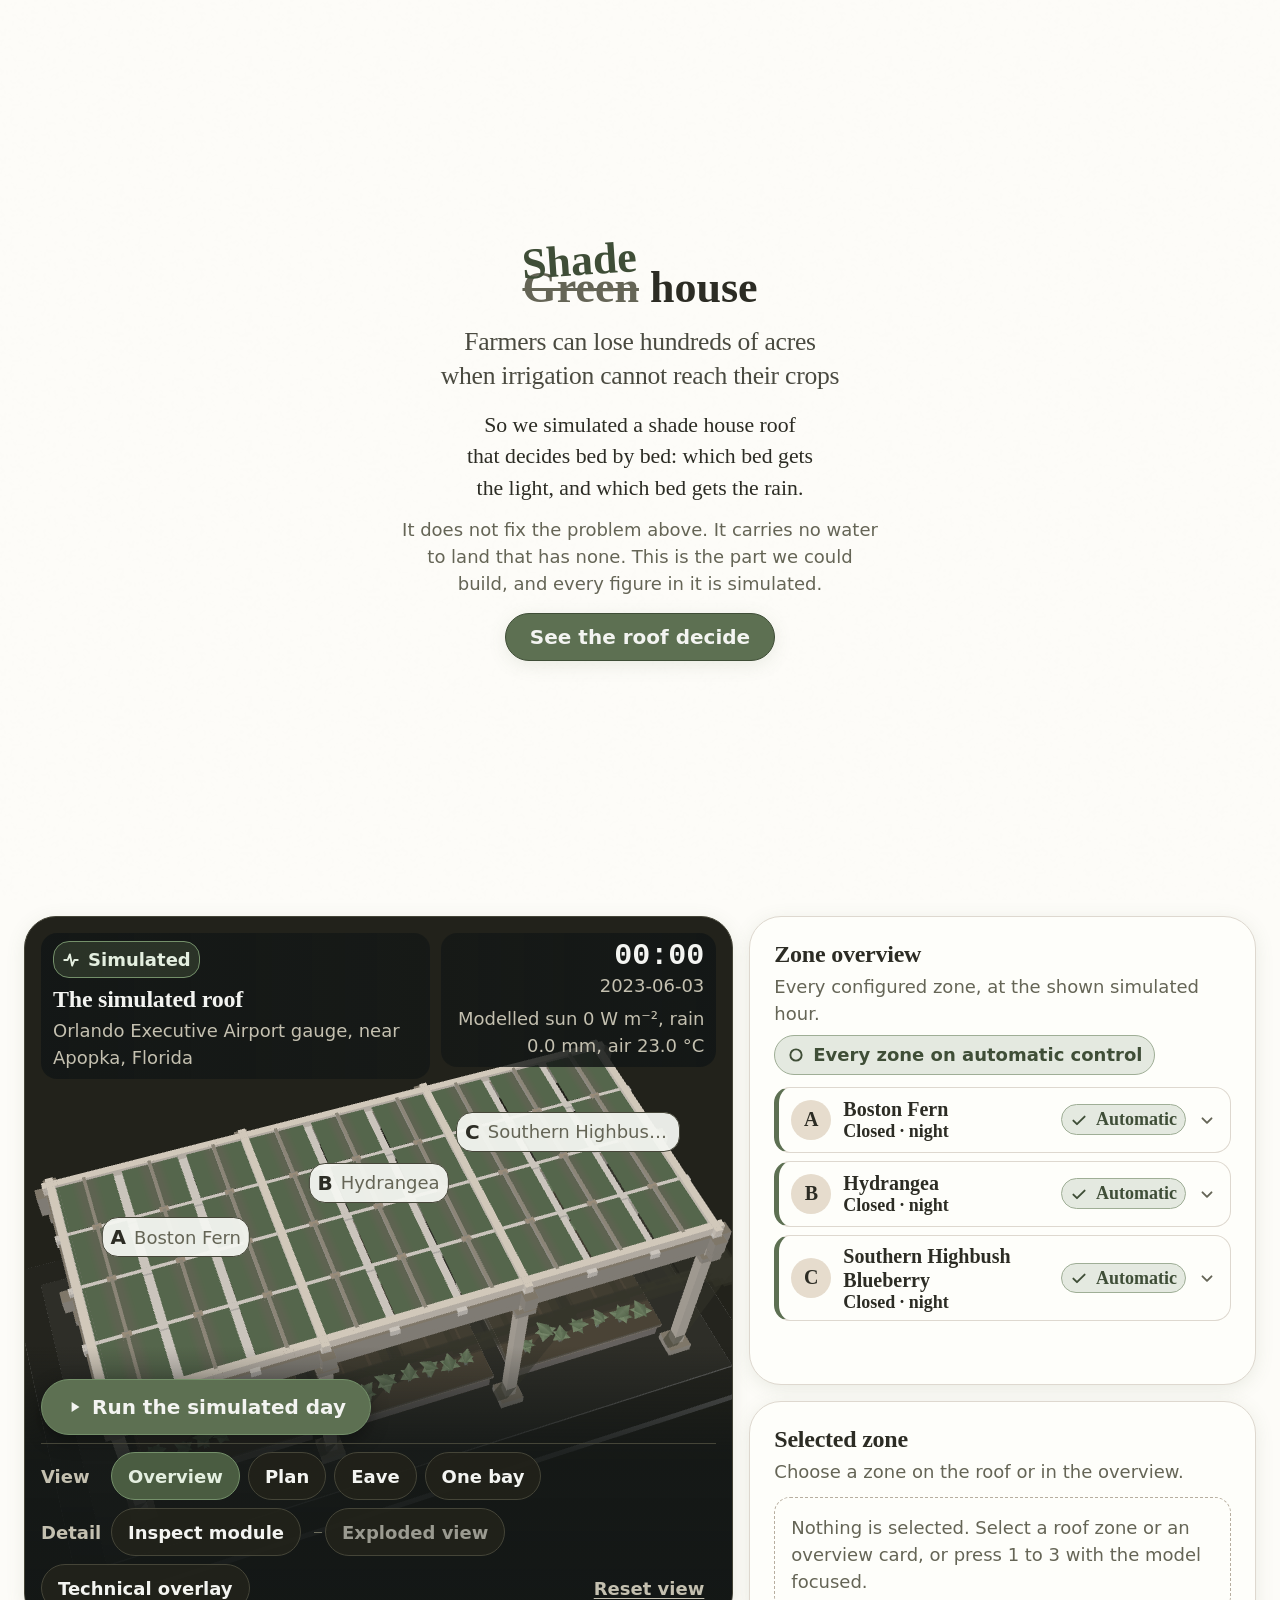
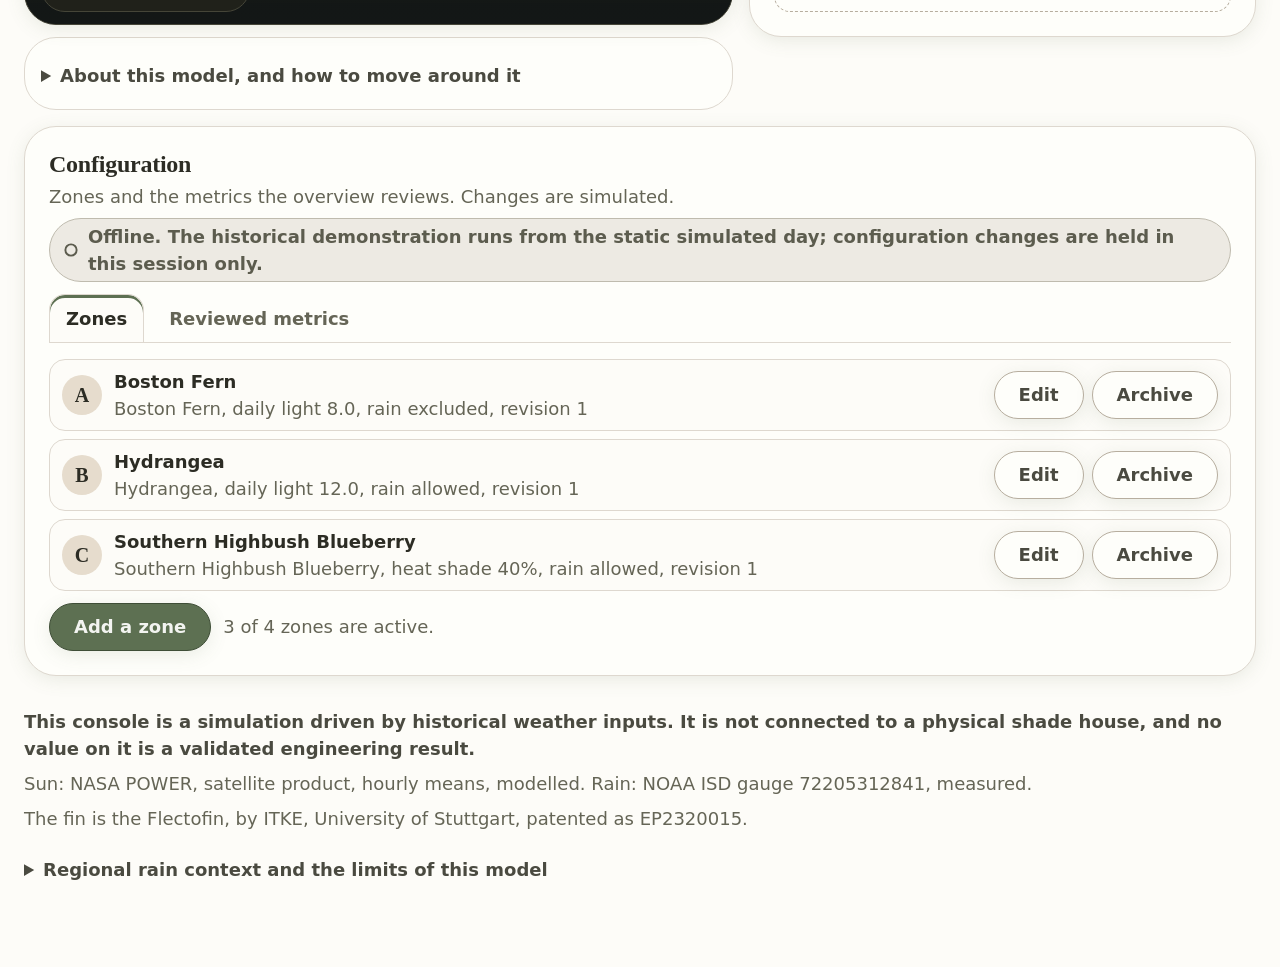
==== commit 0ee101b9: "ui: say what the project is directly under the problem, so the lede passes the three second test" ====
--- a/software/page/index.html
+++ b/software/page/index.html
@@ -33,12 +33,18 @@
 
   <h1 id="lede-title">Farmers can lose hundreds of acres when irrigation cannot reach their crops</h1>
 
+  <!-- What this is, before what it is not. A stranger has about three seconds, and the
+       headline above gives them the problem, so this line has to give them the product. -->
+  <p class="lede-what">
+    So we simulated a shade house roof that decides bed by bed: which bed gets the
+    light, and which bed gets the rain.
+  </p>
+
   <!-- The bridge. This roof does not solve the loss in the headline, and saying so here
        is what earns the headline. It is not fine print and it is not moved below. -->
   <p class="lede-bridge">
-    This roof does not fix that. It carries no water to land that has none.
-    What we simulated is the part we could: one roof deciding, bed by bed, where the
-    light and the rain it does get should land.
+    It does not fix the problem above. It carries no water to land that has none.
+    This is the part we could build, and every figure in it is simulated.
   </p>
 
   <p class="lede-act">
--- a/software/page/style.css
+++ b/software/page/style.css
@@ -476,10 +476,23 @@
 }
 /* The limit, said in the same breath as the loss above it and at the same weight.
    It is never styled as fine print: the page earns the headline by carrying this. */
+/* What the project is, in one sentence, directly under the problem. This is the line
+   that has to survive the three second test, so it takes the body weight the bridge
+   below it does not. */
+.lede-what {
+  margin: 0 0 var(--s3);
+  max-width: 40ch;
+  color: var(--ink);
+  font-family: var(--display);
+  font-size: clamp(19px, 1.7vw, 22px);
+  line-height: 1.45;
+  text-wrap: balance;
+}
+
 .lede-bridge {
   margin: 0 0 var(--s4);
   max-width: 42ch;
-  color: var(--ink-2);
+  color: var(--ink-3);
   font-size: 18px;
   line-height: 1.5;
 }
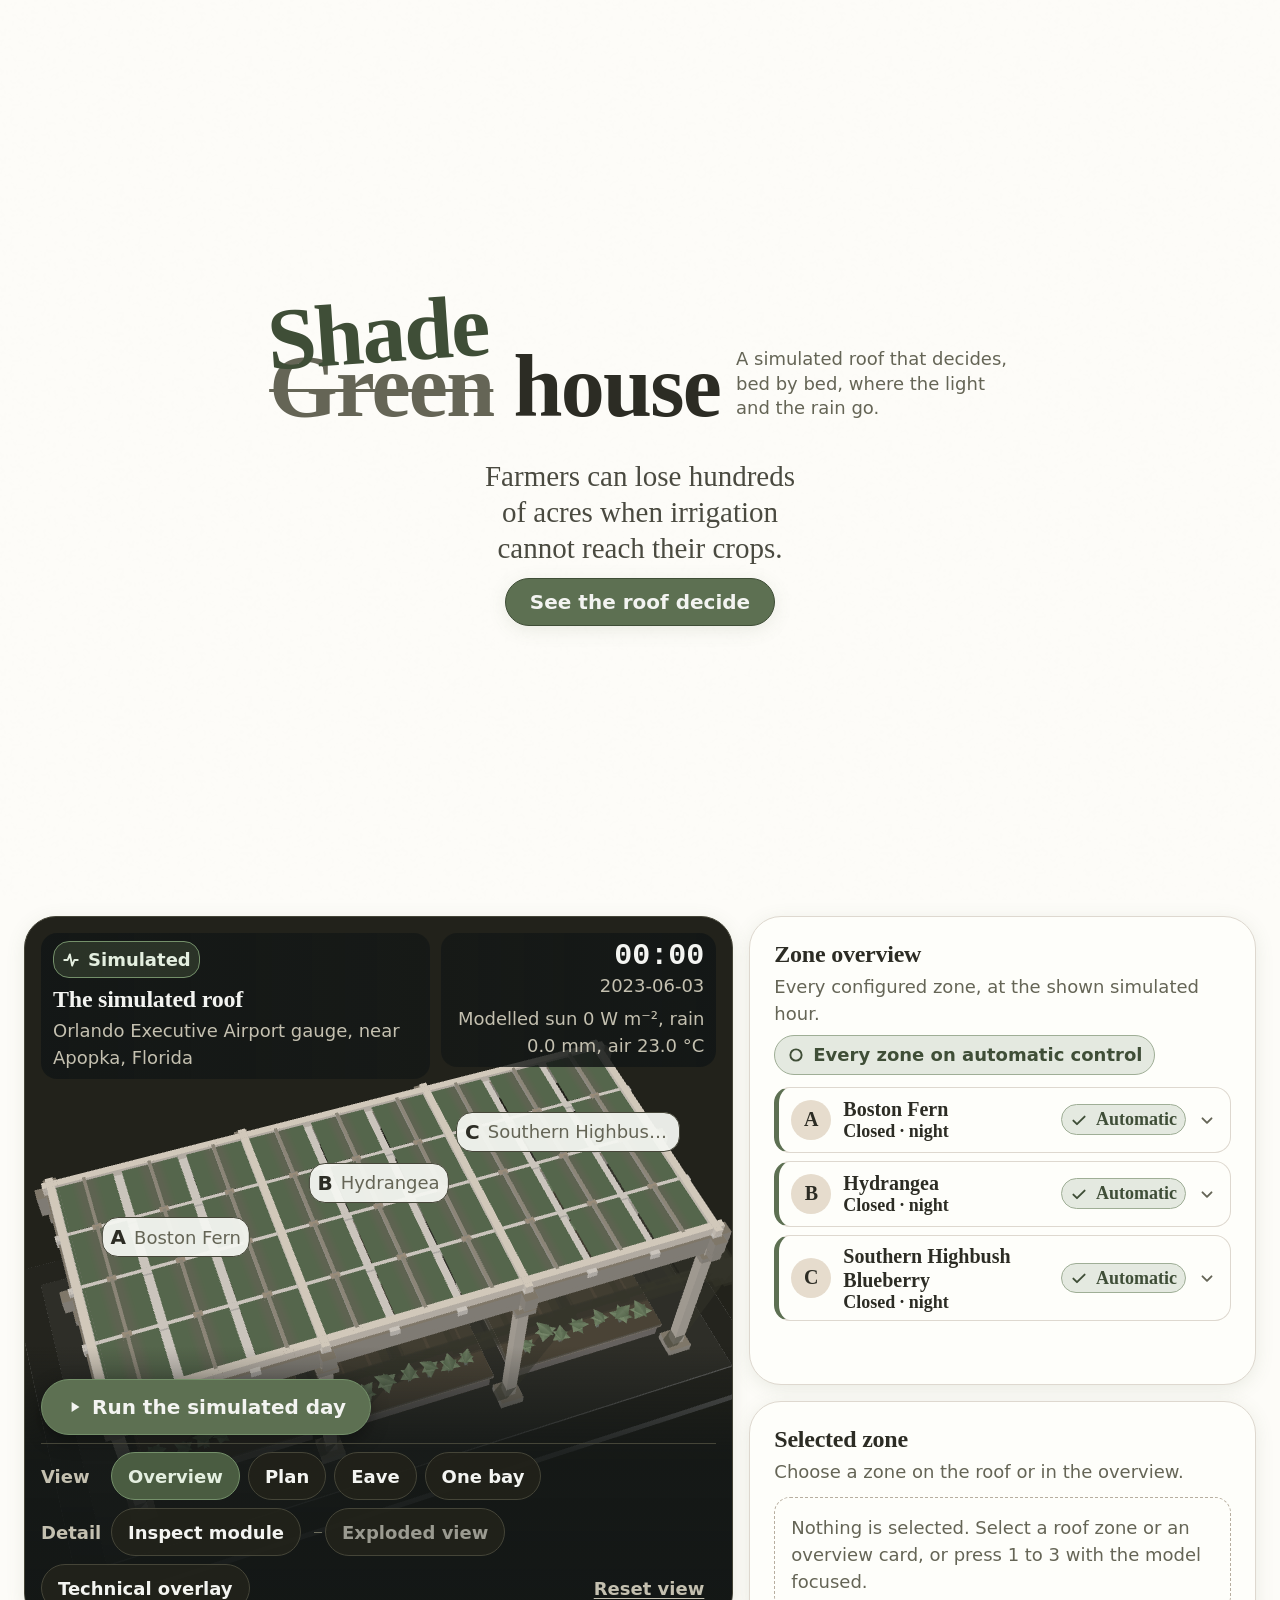
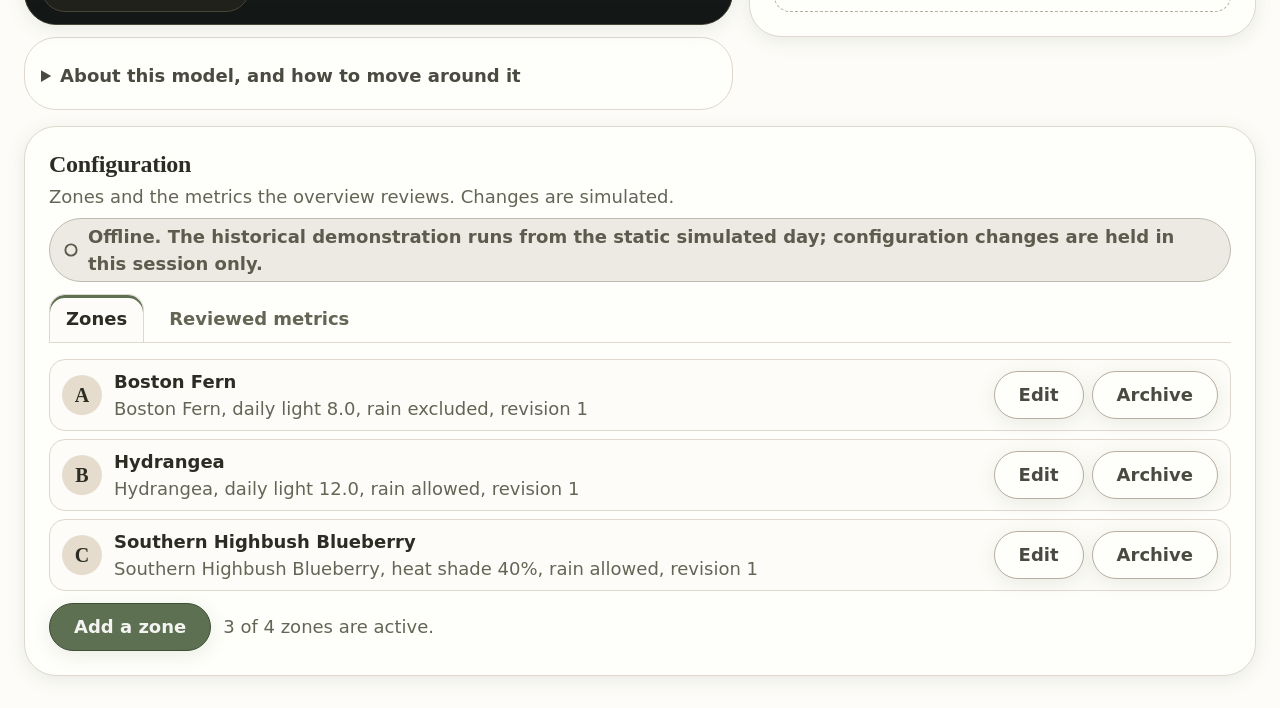
==== commit 2eff5b29: "ui: make Shade house the title, set its descriptor beside it, and cut the footer to nothing The hero" ====
--- a/software/page/index.html
+++ b/software/page/index.html
@@ -22,29 +22,23 @@
   <!-- The correction is the point: this is not a glasshouse that traps heat, it is a
        shade house that lets it go. The struck and the written word are both decorative,
        so the sentence a screen reader gets is spelled out beside them. -->
-  <p class="swap">
-    <span class="swap-stack" aria-hidden="true">
-      <span class="swap-out">Green</span>
-      <span class="swap-in">Shade</span>
-    </span>
-    <span aria-hidden="true">house</span>
-    <span class="reader-only">Not a green house. A shade house.</span>
-  </p>
-
-  <h1 id="lede-title">Farmers can lose hundreds of acres when irrigation cannot reach their crops</h1>
-
-  <!-- What this is, before what it is not. A stranger has about three seconds, and the
-       headline above gives them the problem, so this line has to give them the product. -->
-  <p class="lede-what">
-    So we simulated a shade house roof that decides bed by bed: which bed gets the
-    light, and which bed gets the rain.
-  </p>
-
-  <!-- The bridge. This roof does not solve the loss in the headline, and saying so here
-       is what earns the headline. It is not fine print and it is not moved below. -->
-  <p class="lede-bridge">
-    It does not fix the problem above. It carries no water to land that has none.
-    This is the part we could build, and every figure in it is simulated.
+  <div class="lede-mark">
+    <h1 class="swap" id="lede-title">
+      <span class="swap-stack" aria-hidden="true">
+        <span class="swap-out">Green</span>
+        <span class="swap-in">Shade</span>
+      </span>
+      <span aria-hidden="true">house</span>
+      <span class="reader-only">Shade house, not a green house.</span>
+    </h1>
+
+    <p class="lede-caption">
+      A simulated roof that decides, bed by bed, where the light and the rain go.
+    </p>
+  </div>
+
+  <p class="lede-problem">
+    Farmers can lose hundreds of acres when irrigation cannot reach their crops.
   </p>
 
   <p class="lede-act">
@@ -109,7 +103,7 @@
         <h2>Flectofin module, modelled</h2>
         <dl id="module-parts"></dl>
         <p class="module-open">Modelled roof opening <strong id="module-open-value">0%</strong> at actuation <strong id="module-actuation">0.00</strong></p>
-        <p class="module-caveat">A physically informed browser approximation of the mechanism, not a validated mechanical or structural result. Mounting is drawn as a conceptual clamp.</p>
+        <p class="module-caveat">The fin is the Flectofin, by ITKE, University of Stuttgart, patented as EP2320015. This is a physically informed browser approximation of that mechanism, not a validated mechanical or structural result. Mounting is drawn as a conceptual clamp.</p>
       </div>
 
       <div class="stage-fallback" id="stage-fallback" hidden></div>
@@ -238,17 +232,6 @@
 </div>
 </main>
 
-<footer class="foot">
-  <p class="foot-lead">This console is a simulation driven by historical weather inputs. It is not connected to a physical shade house, and no value on it is a validated engineering result.</p>
-  <p id="foot-sources"></p>
-  <p id="foot-credit"></p>
-  <details>
-    <summary>Regional rain context and the limits of this model</summary>
-    <p id="foot-region"></p>
-    <p>Every crop, soil, roof, and zone value is modelled or simulated. The roof geometry is a physically informed browser approximation of the Flectofin mechanism, suitable for explaining an operating decision and not for structural or mechanical conclusions. Where a mounting detail is not established by a source it is drawn as a conceptual clamp and labelled as one.</p>
-  </details>
-</footer>
-
 <script src="flectofin.js"></script>
 <script src="rules.js"></script>
 <script src="scene.js"></script>
--- a/software/page/style.css
+++ b/software/page/style.css
@@ -444,9 +444,10 @@
   padding-top: .95em;
   color: var(--ink);
   font-family: var(--display);
-  font-size: 44px;
+  font-size: clamp(46px, 7.5vw, 88px);
   font-weight: 600;
-  line-height: 1.1;
+  line-height: 1.05;
+  letter-spacing: -0.02em;
 }
 .swap-stack { position: relative; display: inline-block; }
 .swap-out {
@@ -464,38 +465,42 @@
   white-space: nowrap;
 }
 
-/* The page's only h1. The stage's title drops to an h2 under it. */
-.lede h1 {
-  margin: 0 0 var(--s4);
-  max-width: 34ch;
+/* The problem, as the caption under the title. */
+.lede-problem {
+  margin: 0 0 var(--s3);
+  max-width: 26ch;
   color: var(--ink-2);
-  font-size: clamp(20px, 2vw, 26px);
+  font-family: var(--display);
+  font-size: clamp(21px, 2.3vw, 29px);
   font-weight: 400;
-  line-height: 1.35;
+  line-height: 1.25;
   text-wrap: balance;
 }
-/* The limit, said in the same breath as the loss above it and at the same weight.
-   It is never styled as fine print: the page earns the headline by carrying this. */
-/* What the project is, in one sentence, directly under the problem. This is the line
-   that has to survive the three second test, so it takes the body weight the bridge
-   below it does not. */
-.lede-what {
-  margin: 0 0 var(--s3);
-  max-width: 40ch;
-  color: var(--ink);
-  font-family: var(--display);
-  font-size: clamp(19px, 1.7vw, 22px);
-  line-height: 1.45;
-  text-wrap: balance;
-}
-
-.lede-bridge {
-  margin: 0 0 var(--s4);
-  max-width: 42ch;
+
+/* The title and its descriptor sit on one line, the descriptor set small and aligned
+   to the title's baseline, because it names the product rather than introducing it. */
+.lede-mark {
+  display: flex;
+  flex-wrap: wrap;
+  align-items: flex-end;
+  justify-content: center;
+  gap: var(--s2) var(--s4);
+  max-width: none;
+  margin: 0 0 var(--s5);
+}
+.lede-mark .swap { margin: 0; }
+
+/* In the rounded face, so it reads as a different voice from the serif beside it, and
+   it carries the word "simulated" before the roof appears. */
+.lede-caption {
+  margin: 0 0 .75em;
+  max-width: 24ch;
   color: var(--ink-3);
   font-size: 18px;
-  line-height: 1.5;
-}
+  line-height: 1.35;
+  text-align: left;
+}
+
 .lede-act { margin: 0 0 var(--s4); }
 .btn-lede { min-height: 56px; font-size: 20px; }
 
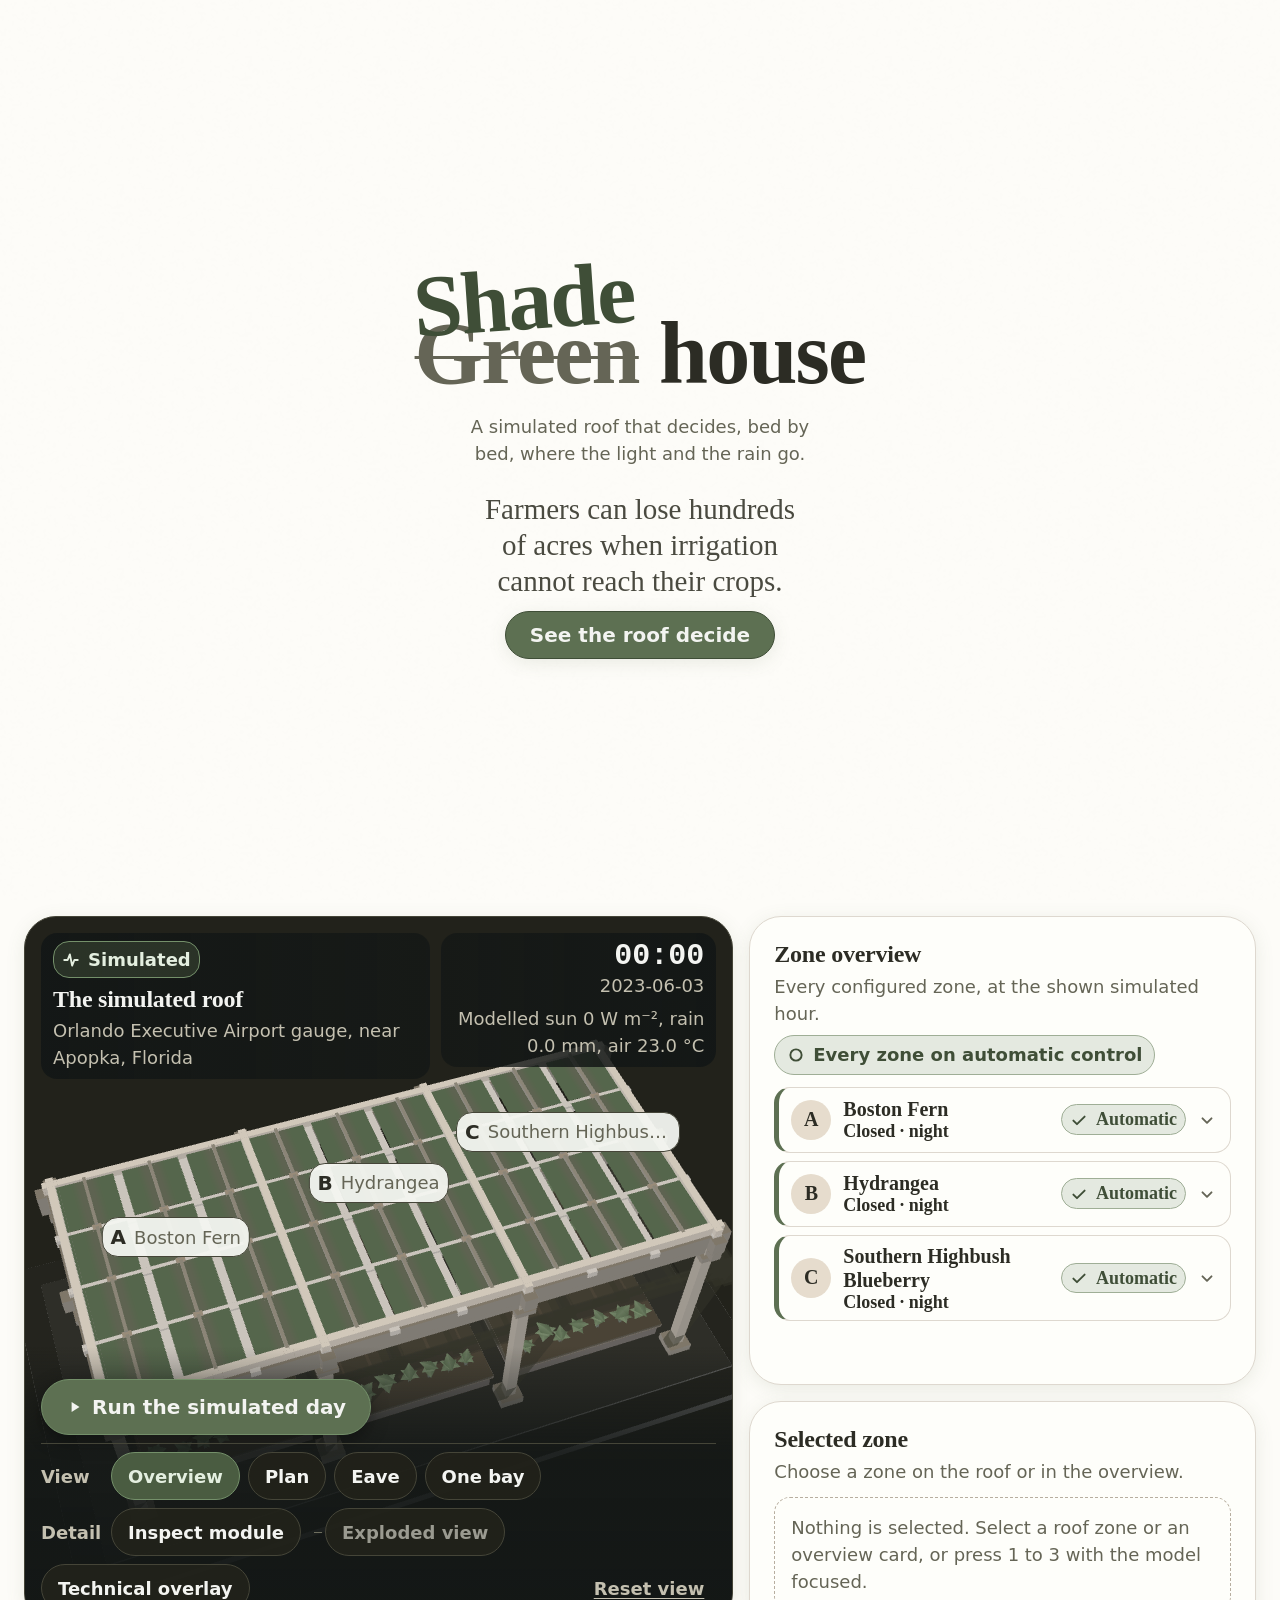
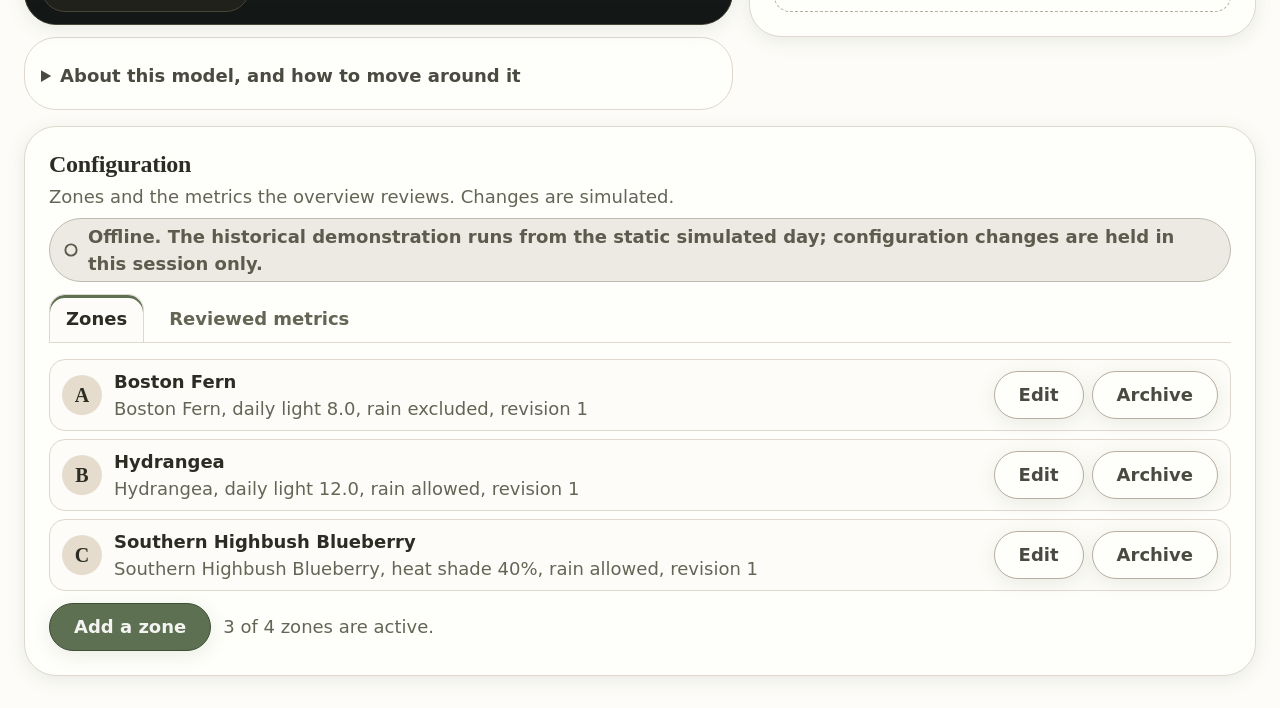
==== commit 71368a64: "ui: put the product descriptor back under the title, centred" ====
--- a/software/page/index.html
+++ b/software/page/index.html
@@ -22,20 +22,18 @@
   <!-- The correction is the point: this is not a glasshouse that traps heat, it is a
        shade house that lets it go. The struck and the written word are both decorative,
        so the sentence a screen reader gets is spelled out beside them. -->
-  <div class="lede-mark">
-    <h1 class="swap" id="lede-title">
-      <span class="swap-stack" aria-hidden="true">
-        <span class="swap-out">Green</span>
-        <span class="swap-in">Shade</span>
-      </span>
-      <span aria-hidden="true">house</span>
-      <span class="reader-only">Shade house, not a green house.</span>
-    </h1>
-
-    <p class="lede-caption">
-      A simulated roof that decides, bed by bed, where the light and the rain go.
-    </p>
-  </div>
+  <h1 class="swap" id="lede-title">
+    <span class="swap-stack" aria-hidden="true">
+      <span class="swap-out">Green</span>
+      <span class="swap-in">Shade</span>
+    </span>
+    <span aria-hidden="true">house</span>
+    <span class="reader-only">Shade house, not a green house.</span>
+  </h1>
+
+  <p class="lede-caption">
+    A simulated roof that decides, bed by bed, where the light and the rain go.
+  </p>
 
   <p class="lede-problem">
     Farmers can lose hundreds of acres when irrigation cannot reach their crops.
--- a/software/page/style.css
+++ b/software/page/style.css
@@ -477,28 +477,15 @@
   text-wrap: balance;
 }
 
-/* The title and its descriptor sit on one line, the descriptor set small and aligned
-   to the title's baseline, because it names the product rather than introducing it. */
-.lede-mark {
-  display: flex;
-  flex-wrap: wrap;
-  align-items: flex-end;
-  justify-content: center;
-  gap: var(--s2) var(--s4);
-  max-width: none;
-  margin: 0 0 var(--s5);
-}
-.lede-mark .swap { margin: 0; }
-
-/* In the rounded face, so it reads as a different voice from the serif beside it, and
+/* In the rounded face, so it reads as a different voice from the serif above it, and
    it carries the word "simulated" before the roof appears. */
 .lede-caption {
-  margin: 0 0 .75em;
-  max-width: 24ch;
+  margin: 0 0 var(--s5);
+  max-width: 42ch;
   color: var(--ink-3);
-  font-size: 18px;
-  line-height: 1.35;
-  text-align: left;
+  font-size: clamp(18px, 1.4vw, 20px);
+  line-height: 1.5;
+  text-wrap: balance;
 }
 
 .lede-act { margin: 0 0 var(--s4); }
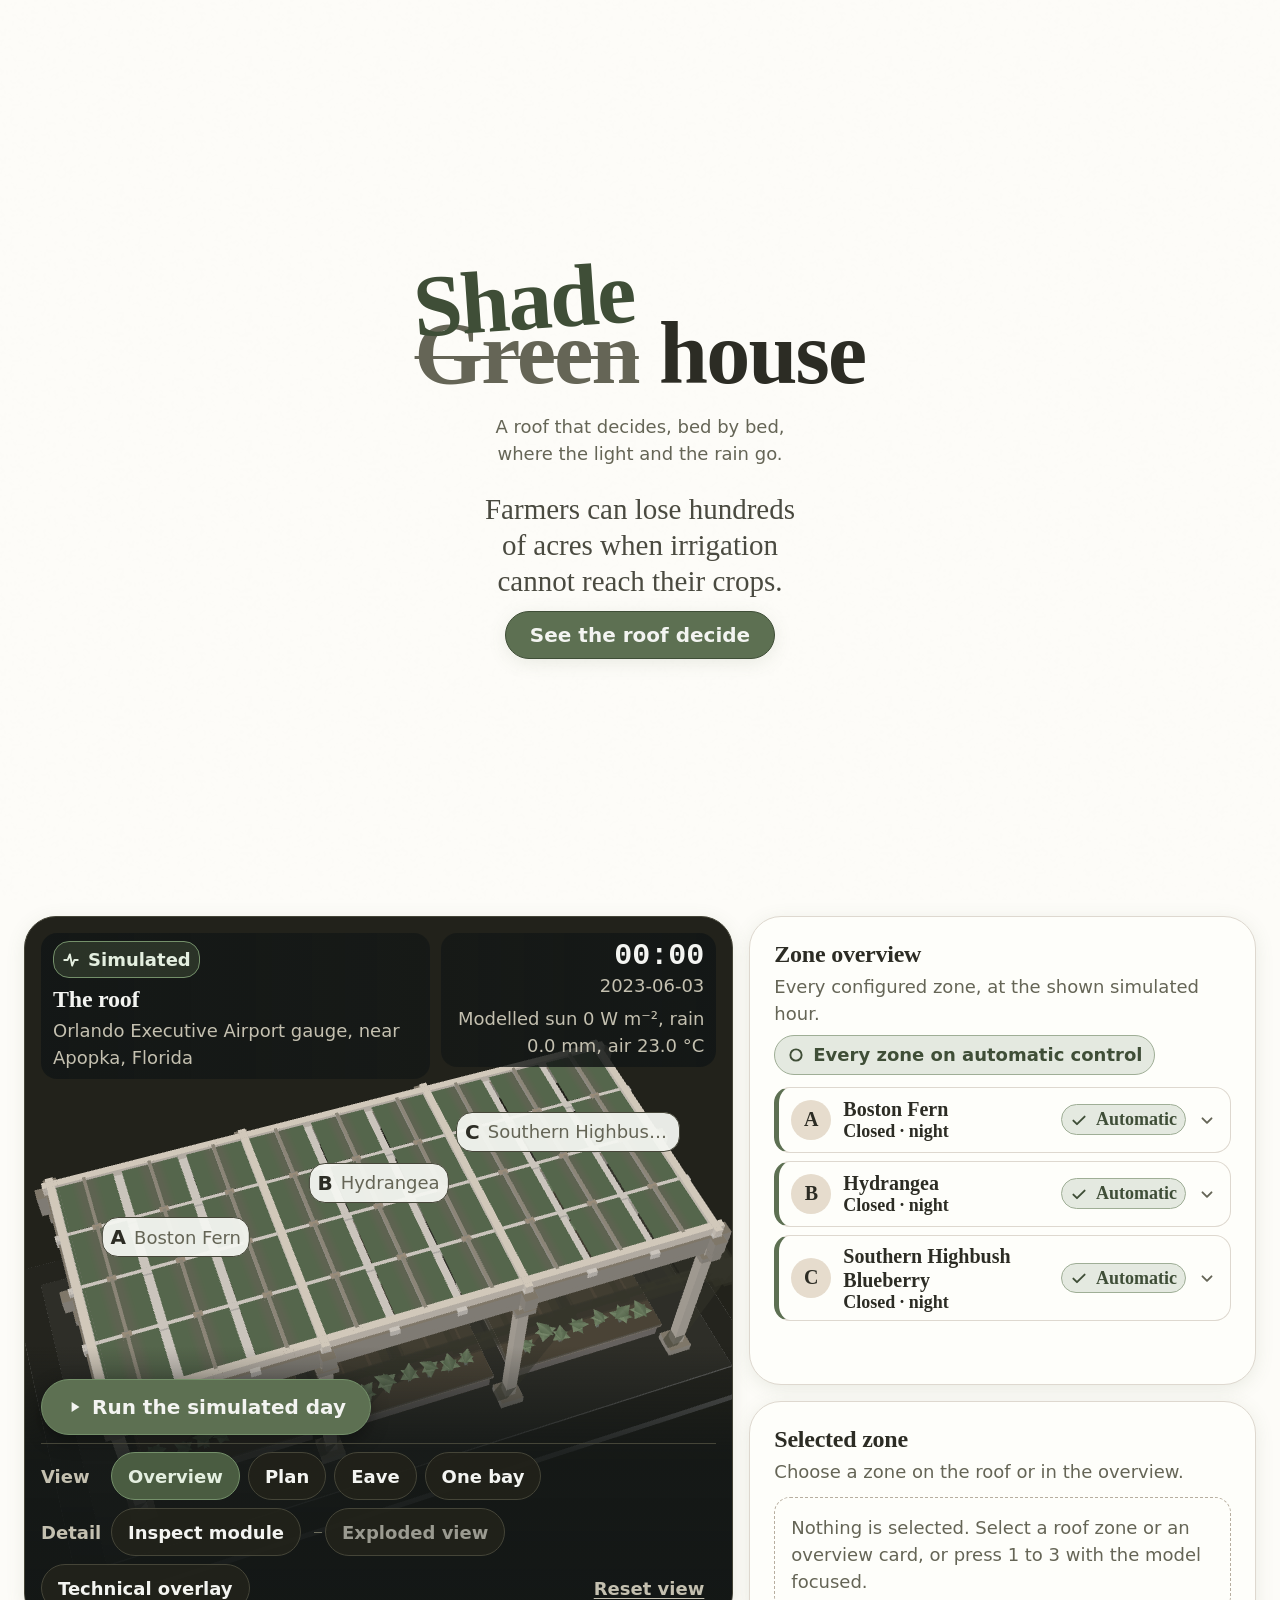
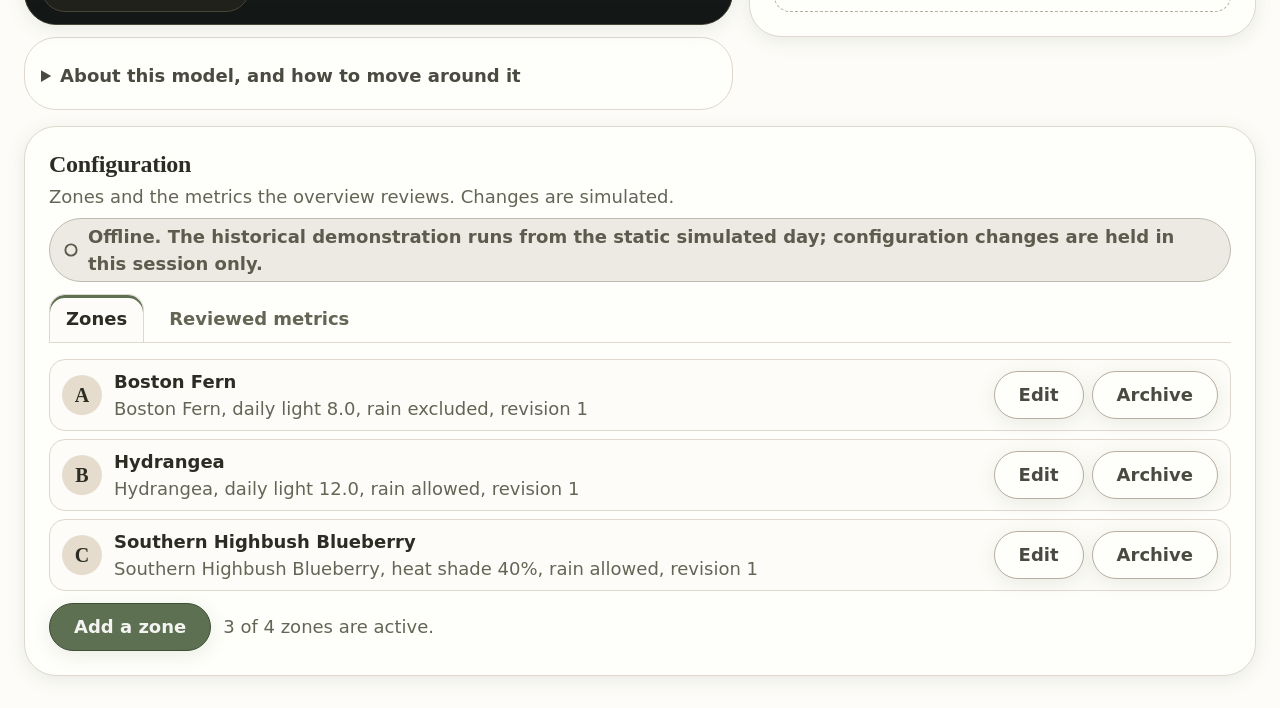
==== commit 8b4ae83e: "ui: drop the redundant phrase simulated roof, keeping every label the honesty gates require" ====
--- a/software/page/index.html
+++ b/software/page/index.html
@@ -32,7 +32,7 @@
   </h1>
 
   <p class="lede-caption">
-    A simulated roof that decides, bed by bed, where the light and the rain go.
+    A roof that decides, bed by bed, where the light and the rain go.
   </p>
 
   <p class="lede-problem">
@@ -62,7 +62,7 @@
           <svg class="glyph" viewBox="0 0 16 16" aria-hidden="true"><path d="M2 8h3l2-5 2 10 2-5h3"/></svg>
           Simulated
         </p>
-        <h2 id="stage-title" tabindex="-1">The simulated roof</h2>
+        <h2 id="stage-title" tabindex="-1">The roof</h2>
         <p class="stage-place" id="stage-place">Loading the simulated day</p>
       </div>
 
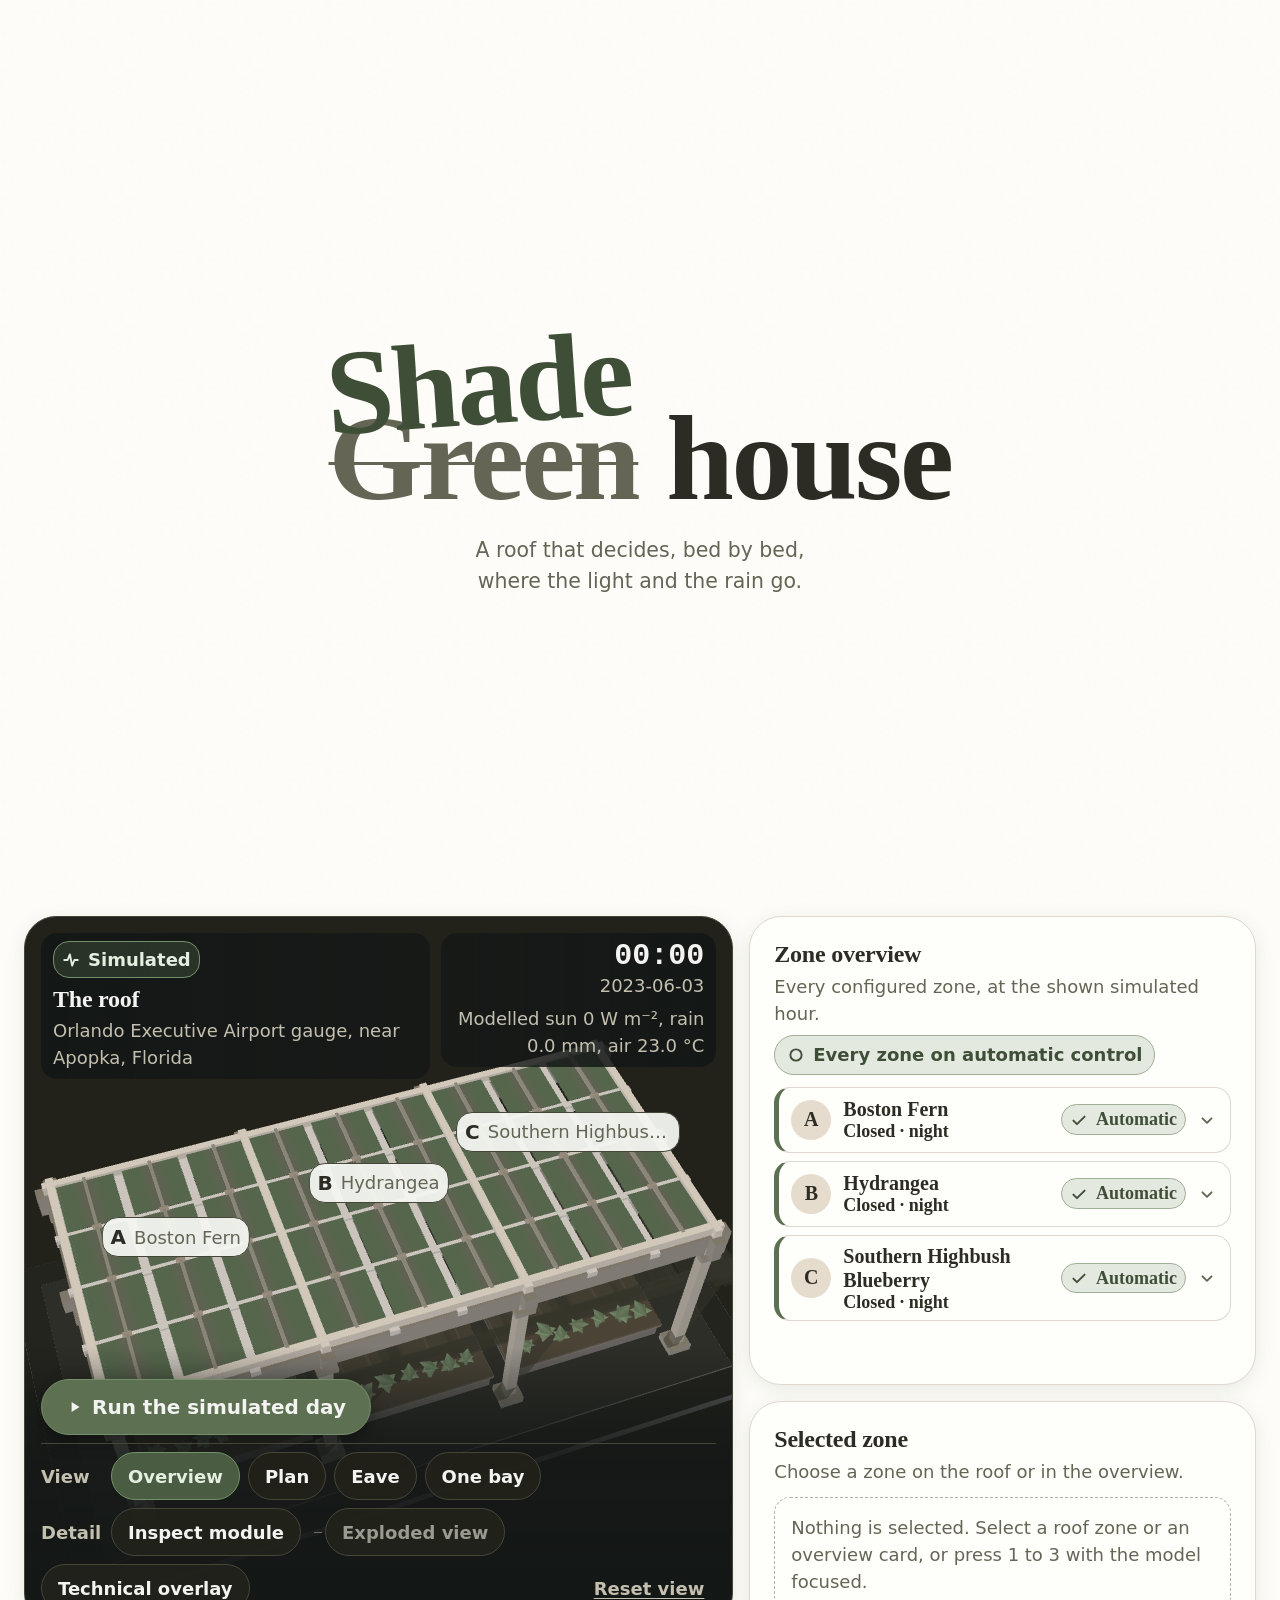
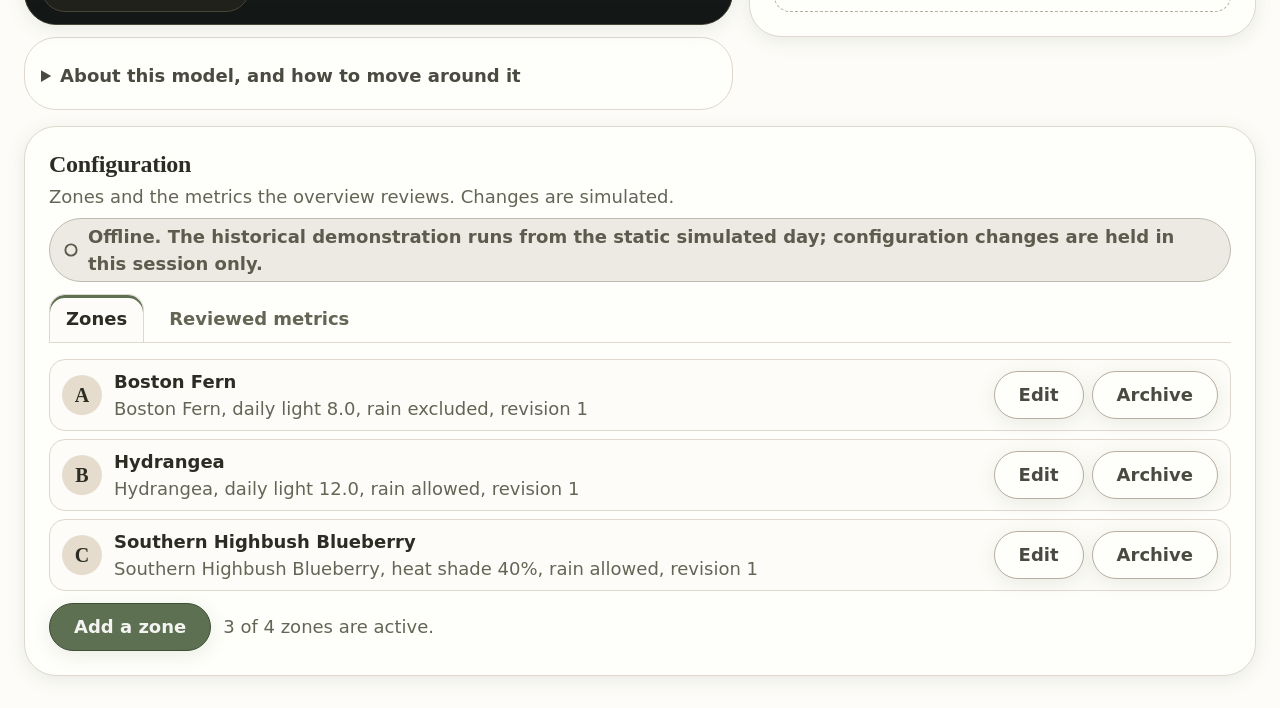
==== commit 83a4e523: "ui: strip the hero to the title and its caption, and scale the title with the viewport Removes the p" ====
--- a/software/page/index.html
+++ b/software/page/index.html
@@ -35,16 +35,6 @@
     A roof that decides, bed by bed, where the light and the rain go.
   </p>
 
-  <p class="lede-problem">
-    Farmers can lose hundreds of acres when irrigation cannot reach their crops.
-  </p>
-
-  <p class="lede-act">
-    <button type="button" class="btn btn-lede" id="to-roof">
-      See the roof decide
-    </button>
-  </p>
-
 </section>
 
 <div class="console" id="console">
--- a/software/page/style.css
+++ b/software/page/style.css
@@ -444,7 +444,7 @@
   padding-top: .95em;
   color: var(--ink);
   font-family: var(--display);
-  font-size: clamp(46px, 7.5vw, 88px);
+  font-size: clamp(40px, 9.5vw, 150px);
   font-weight: 600;
   line-height: 1.05;
   letter-spacing: -0.02em;
@@ -483,7 +483,7 @@
   margin: 0 0 var(--s5);
   max-width: 42ch;
   color: var(--ink-3);
-  font-size: clamp(18px, 1.4vw, 20px);
+  font-size: clamp(18px, 1.6vw, 26px);
   line-height: 1.5;
   text-wrap: balance;
 }
@@ -932,7 +932,7 @@
   /* The lede stops capping its height on a phone: the button has to be reachable
      without a scroll, and a 60vh cap would push it under the fold. */
   .lede { padding-inline: var(--s3); }
-  .swap { font-size: 32px; }
+  .swap { font-size: 44px; }
   .btn-lede { width: 100%; justify-content: center; }
   .stage-readout { display: none; }
   .stage-identity { max-width: none; right: var(--s4); }
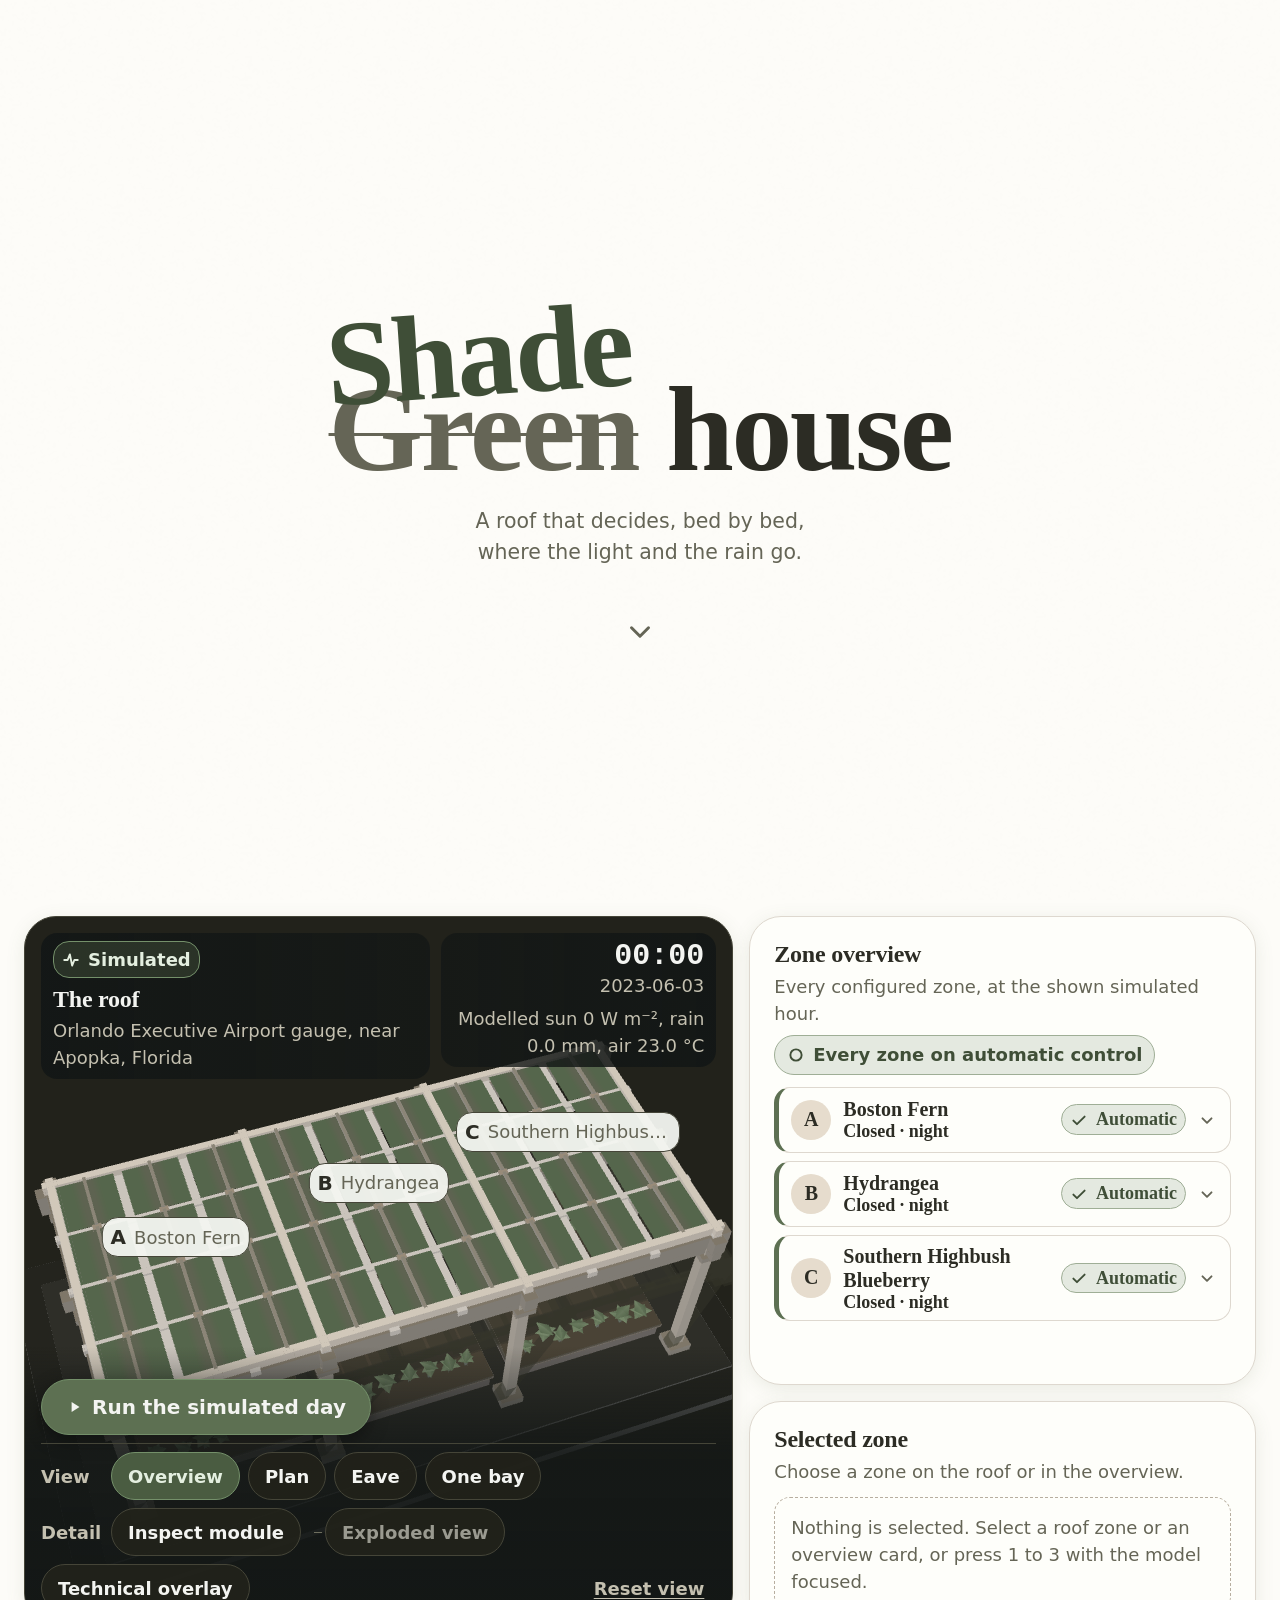
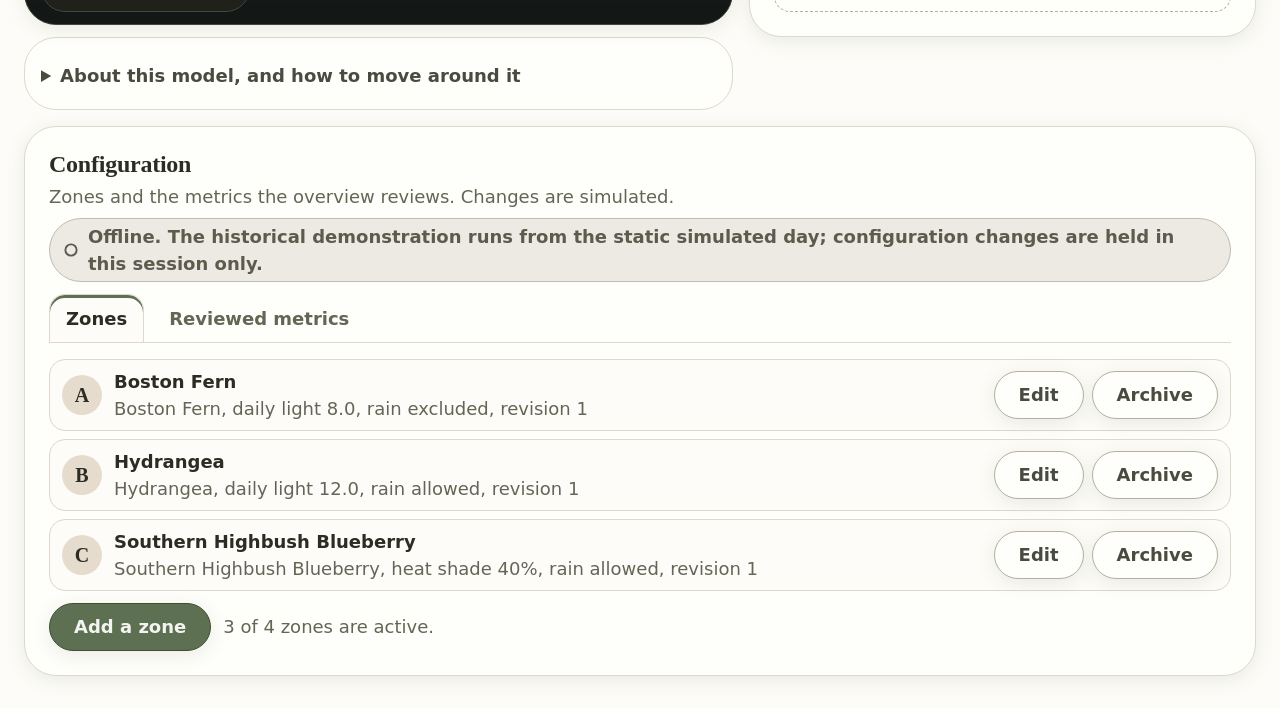
==== commit af8ea8b6: "ui: settle the hero in on load and add the scroll cue the page needed once the button went" ====
--- a/software/page/index.html
+++ b/software/page/index.html
@@ -35,6 +35,12 @@
     A roof that decides, bed by bed, where the light and the rain go.
   </p>
 
+  <!-- The only affordance left in the lede, since there is no button: a quiet cue that
+       there is a page below. Decorative, so the screen reader never announces it. -->
+  <p class="lede-cue" aria-hidden="true">
+    <svg viewBox="0 0 16 16" class="glyph"><path d="M4 6l4 4 4-4"/></svg>
+  </p>
+
 </section>
 
 <div class="console" id="console">
--- a/software/page/style.css
+++ b/software/page/style.css
@@ -489,6 +489,40 @@
 }
 
 .lede-act { margin: 0 0 var(--s4); }
+
+/* ------------------------------------------------ the lede's entrance and its cue */
+
+/* The hero settles rather than appearing. Each element follows the one above it, so
+   the eye is led down the page before the cue asks for a scroll. The global
+   reduced-motion rule neutralises all of it. */
+@keyframes lede-rise {
+  from { opacity: 0; transform: translateY(14px); }
+  to   { opacity: 1; transform: none; }
+}
+.lede .swap    { animation: lede-rise .8s cubic-bezier(.16, 1, .3, 1) both; }
+.lede-caption  { animation: lede-rise .8s cubic-bezier(.16, 1, .3, 1) .14s both; }
+.lede-cue      { animation: lede-rise .8s cubic-bezier(.16, 1, .3, 1) .34s both; }
+
+/* A quiet nudge downward, the page's only looping motion. */
+@keyframes lede-nudge {
+  0%, 100% { transform: translateY(0); }
+  50%      { transform: translateY(7px); }
+}
+.lede-cue {
+  margin: var(--s5) 0 0;
+  color: var(--ink-3);
+  line-height: 0;
+}
+.lede-cue svg {
+  width: 34px;
+  height: 34px;
+  fill: none;
+  stroke: currentColor;
+  stroke-width: 1.4;
+  stroke-linecap: round;
+  stroke-linejoin: round;
+  animation: lede-nudge 2.4s ease-in-out 1.2s infinite;
+}
 .btn-lede { min-height: 56px; font-size: 20px; }
 
 .reader-only {
